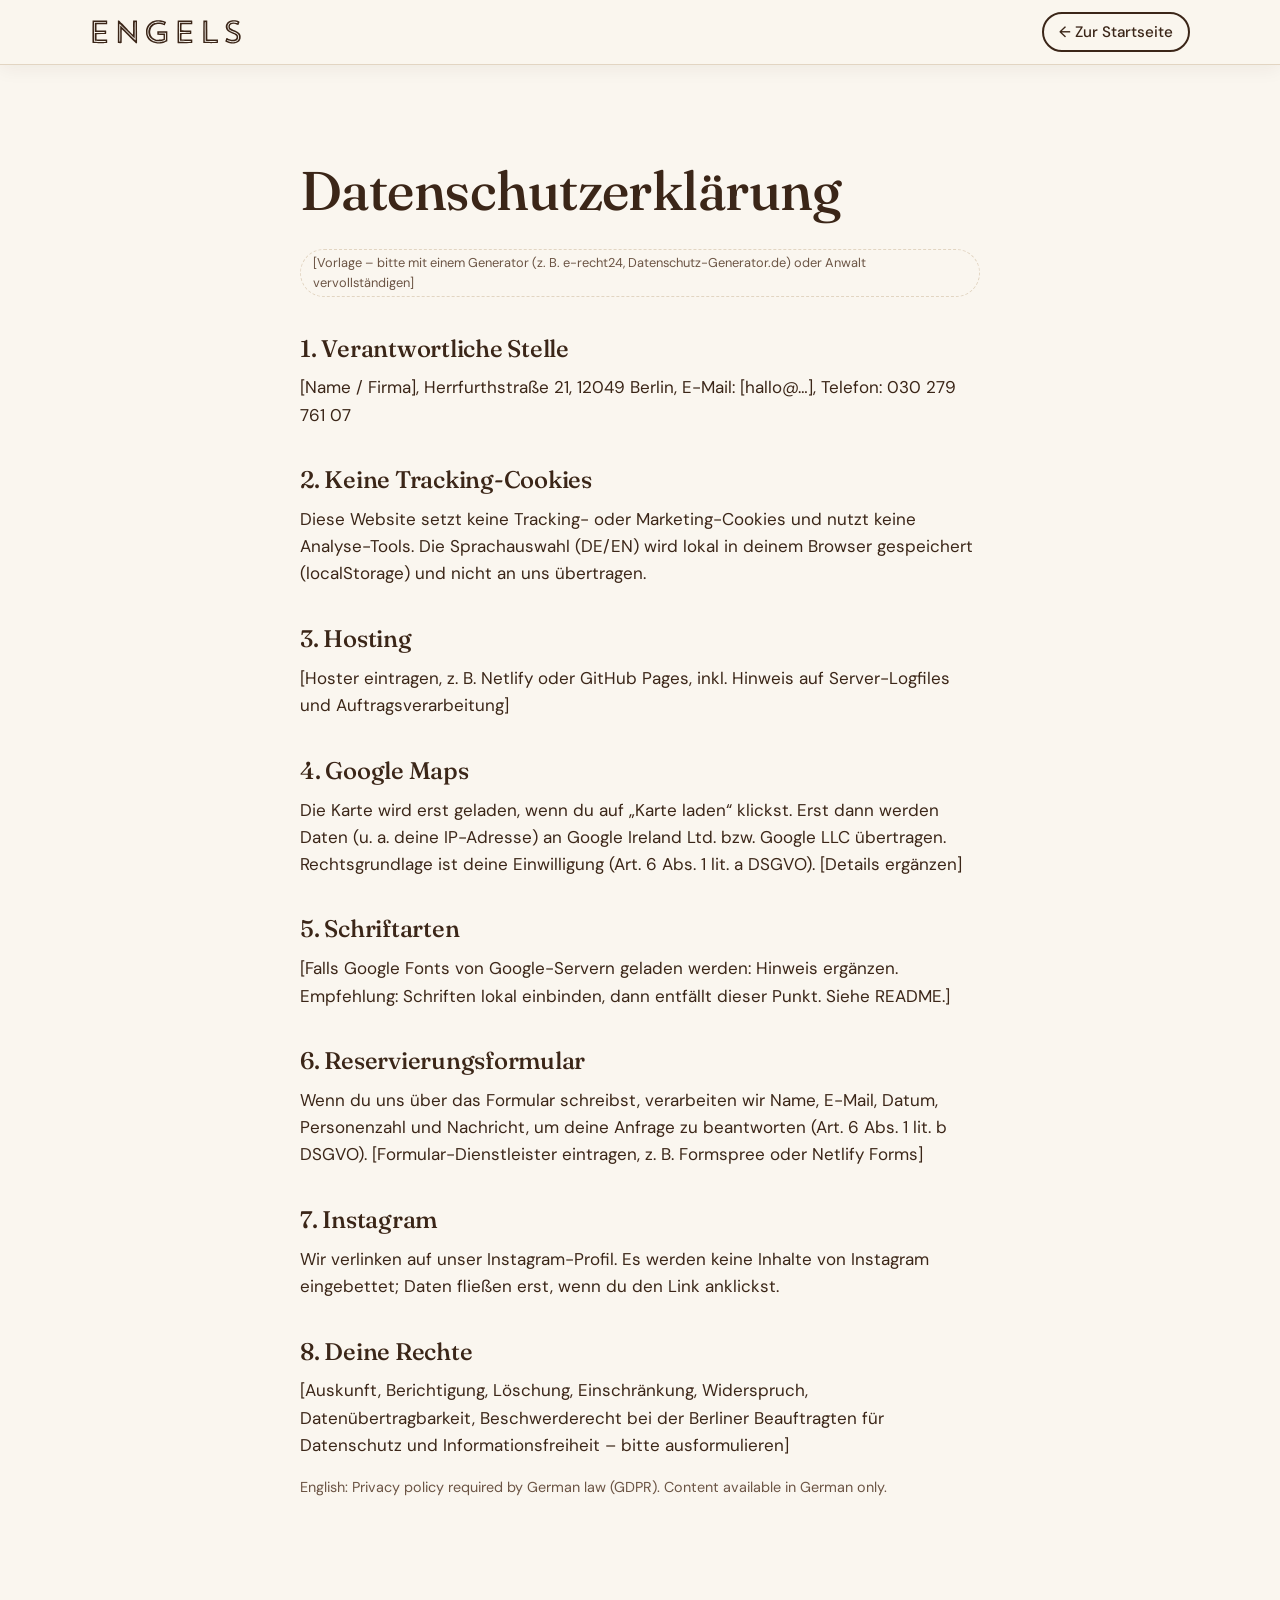
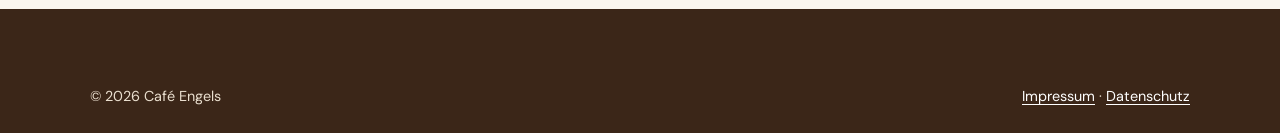
==== datenschutz.html @ 73616550 "Café Engels website: bilingual single-page site Plain HTML/CSS/JS, DE/EN toggle, live open-now badge" ====
<!doctype html>
<html lang="de">
<head>
  <meta charset="utf-8">
  <meta name="viewport" content="width=device-width, initial-scale=1">
  <title>Datenschutz – Café Engels</title>
  <meta name="description" content="Datenschutzerklärung von Café Engels, Berlin-Neukölln.">
  <meta name="robots" content="noindex, follow">
  <link rel="icon" href="favicon.svg" type="image/svg+xml">
  <link rel="preconnect" href="https://fonts.googleapis.com">
  <link rel="preconnect" href="https://fonts.gstatic.com" crossorigin>
  <link rel="stylesheet" href="https://fonts.googleapis.com/css2?family=DM+Sans:opsz,wght@9..40,400;9..40,500;9..40,700&family=Fraunces:ital,opsz,wght@0,9..144,400..700;1,9..144,400&display=swap">
  <link rel="stylesheet" href="styles.css">
</head>
<body>
  <header class="site-header is-scrolled">
    <div class="container header-inner">
      <a class="wordmark wordmark-logo" href="index.html" aria-label="Café Engels – Startseite"><img src="images/logo-engels.svg" width="382" height="70" alt=""></a>
      <a class="btn btn-outline btn-sm" href="index.html">← Zur Startseite</a>
    </div>
  </header>
  <main class="legal">
    <div class="container narrow">
      <h1>Datenschutzerklärung</h1>
      <p class="placeholder-note">[Vorlage – bitte mit einem Generator (z.&nbsp;B. e-recht24, Datenschutz-Generator.de) oder Anwalt vervollständigen]</p>

      <h2>1. Verantwortliche Stelle</h2>
      <p>[Name / Firma], Herrfurthstraße 21, 12049 Berlin, E-Mail: [hallo@…], Telefon: 030 279 761 07</p>

      <h2>2. Keine Tracking-Cookies</h2>
      <p>Diese Website setzt keine Tracking- oder Marketing-Cookies und nutzt keine Analyse-Tools. Die Sprachauswahl (DE/EN) wird lokal in deinem Browser gespeichert (localStorage) und nicht an uns übertragen.</p>

      <h2>3. Hosting</h2>
      <p>[Hoster eintragen, z.&nbsp;B. Netlify oder GitHub Pages, inkl. Hinweis auf Server-Logfiles und Auftragsverarbeitung]</p>

      <h2>4. Google Maps</h2>
      <p>Die Karte wird erst geladen, wenn du auf „Karte laden“ klickst. Erst dann werden Daten (u.&nbsp;a. deine IP-Adresse) an Google Ireland Ltd. bzw. Google LLC übertragen. Rechtsgrundlage ist deine Einwilligung (Art. 6 Abs. 1 lit. a DSGVO). [Details ergänzen]</p>

      <h2>5. Schriftarten</h2>
      <p>[Falls Google Fonts von Google-Servern geladen werden: Hinweis ergänzen. Empfehlung: Schriften lokal einbinden, dann entfällt dieser Punkt. Siehe README.]</p>

      <h2>6. Reservierungsformular</h2>
      <p>Wenn du uns über das Formular schreibst, verarbeiten wir Name, E-Mail, Datum, Personenzahl und Nachricht, um deine Anfrage zu beantworten (Art. 6 Abs. 1 lit. b DSGVO). [Formular-Dienstleister eintragen, z.&nbsp;B. Formspree oder Netlify Forms]</p>

      <h2>7. Instagram</h2>
      <p>Wir verlinken auf unser Instagram-Profil. Es werden keine Inhalte von Instagram eingebettet; Daten fließen erst, wenn du den Link anklickst.</p>

      <h2>8. Deine Rechte</h2>
      <p>[Auskunft, Berichtigung, Löschung, Einschränkung, Widerspruch, Datenübertragbarkeit, Beschwerderecht bei der Berliner Beauftragten für Datenschutz und Informationsfreiheit – bitte ausformulieren]</p>

      <p class="small muted"><span lang="en">English: Privacy policy required by German law (GDPR). Content available in German only.</span></p>
    </div>
  </main>
  <footer class="site-footer">
    <div class="container footer-bottom small">
      <p>© 2026 Café Engels</p>
      <p><a href="impressum.html">Impressum</a> · <a href="datenschutz.html">Datenschutz</a></p>
    </div>
  </footer>
</body>
</html>
---- styles.css ----
/* =========================================================
   Café Engels – styles.css
   Colours and fonts live in the :root tokens below.
   ========================================================= */

:root {
  /* Palette (light only). All text colours pass WCAG AA on --bg / --bg-alt */
  --bg: #FAF6EF;          /* warm off-white */
  --bg-alt: #F3EBDD;      /* slightly darker paper */
  --surface: #FFFDF9;     /* cards */
  --text: #3B2618;        /* deep coffee brown */
  --muted: #6B5444;       /* secondary text */
  --line: #E2D5C2;        /* hairlines */
  --accent: #A64A24;      /* terracotta, 5.3:1 on --bg, 5.8:1 with white text */
  --accent-dark: #86391A;
  --accent-soft: #F4E1D6;
  --open: #2F6B3A;        /* "open now" green */
  --focus: #1F5FBF;

  --font-serif: "Fraunces", Georgia, "Times New Roman", serif;
  --font-sans: "DM Sans", system-ui, -apple-system, "Segoe UI", Roboto, sans-serif;

  --radius: 18px;
  --radius-sm: 10px;
  --shadow: 0 1px 2px rgba(59, 38, 24, .06), 0 8px 24px rgba(59, 38, 24, .08);
  --header-h: 64px;
  --container: 1180px;
  --gutter: clamp(16px, 4vw, 40px);
}

/* ---------- Base ---------- */
*, *::before, *::after { box-sizing: border-box; }

html {
  -webkit-text-size-adjust: 100%;
  scroll-padding-top: calc(var(--header-h) + 12px);
}
@media (prefers-reduced-motion: no-preference) {
  html { scroll-behavior: smooth; }
}

body {
  margin: 0;
  background: var(--bg);
  color: var(--text);
  font-family: var(--font-sans);
  font-size: 1.0625rem;
  line-height: 1.6;
  text-rendering: optimizeLegibility;
  -webkit-font-smoothing: antialiased;
  overflow-x: hidden;
}

img { max-width: 100%; height: auto; display: block; }

h1, h2, h3, .h4 {
  font-family: var(--font-serif);
  font-weight: 600;
  line-height: 1.12;
  letter-spacing: -0.01em;
  margin: 0 0 .5em;
  font-optical-sizing: auto;
}
h1 { font-size: clamp(2.6rem, 8vw, 5.5rem); font-weight: 500; }
h2 { font-size: clamp(2rem, 5vw, 3.25rem); font-weight: 500; }
h3 { font-size: 1.4rem; }
.h4 { font-size: 1.2rem; }
h1 em, h2 em, .wordmark em { font-style: italic; color: var(--accent); }

p { margin: 0 0 1em; }
a { color: var(--accent); text-underline-offset: .18em; }
a:hover { color: var(--accent-dark); }

:focus-visible {
  outline: 3px solid var(--focus);
  outline-offset: 3px;
  border-radius: 4px;
}

/* Language switching: hide whatever language isn't active */
html[lang="de"] [data-lang="en"],
html[lang="en"] [data-lang="de"] { display: none !important; }

.sr-only {
  position: absolute !important; width: 1px; height: 1px; padding: 0; margin: -1px;
  overflow: hidden; clip: rect(0 0 0 0); white-space: nowrap; border: 0;
}

.skip-link {
  position: absolute; left: 12px; top: -60px; z-index: 100;
  background: var(--text); color: var(--bg); padding: .6em 1em; border-radius: var(--radius-sm);
  text-decoration: none; font-weight: 500;
}
.skip-link:focus { top: 12px; color: var(--bg); }

main:focus { outline: none; }

.container { width: 100%; max-width: var(--container); margin: 0 auto; padding: 0 var(--gutter); }
.container.narrow { max-width: 760px; }

.small { font-size: .9rem; }
.muted { color: var(--muted); }
.center { text-align: center; }

.placeholder-note {
  display: inline-block; font-size: .8rem; color: var(--muted);
  border: 1px dashed var(--line); border-radius: 999px; padding: .2em .9em; margin: 0;
}

/* ---------- Buttons ---------- */
.btn {
  display: inline-flex; align-items: center; justify-content: center; gap: .5em;
  min-height: 48px; padding: .7em 1.4em;
  border-radius: 999px; border: 2px solid transparent;
  font: 500 1rem/1.2 var(--font-sans);
  text-decoration: none; cursor: pointer;
  transition: background-color .2s, color .2s, border-color .2s, transform .2s;
}
.btn:active { transform: translateY(1px); }
.btn-primary { background: var(--accent); color: #fff; }
.btn-primary:hover { background: var(--accent-dark); color: #fff; }
.btn-outline { border-color: var(--text); color: var(--text); background: transparent; }
.btn-outline:hover { background: var(--text); color: var(--bg); }
.btn-ghost { border-color: rgba(255,255,255,.85); color: #fff; background: rgba(255,255,255,.08); }
.btn-ghost:hover { background: #fff; color: var(--text); }
.btn-sm { min-height: 40px; padding: .45em 1em; font-size: .95rem; }

.icon-btn {
  display: inline-grid; place-items: center;
  width: 44px; height: 44px; border-radius: 999px;
  border: 1.5px solid var(--line); background: var(--surface); color: var(--text);
  cursor: pointer; text-decoration: none;
}
.icon-btn:hover { border-color: var(--text); color: var(--text); }

.text-link { font-weight: 500; }

/* ---------- Header ---------- */
.site-header {
  position: sticky; top: 0; z-index: 50;
  background: rgba(250, 246, 239, .94);
  -webkit-backdrop-filter: saturate(1.4) blur(10px);
  backdrop-filter: saturate(1.4) blur(10px);
  border-bottom: 1px solid transparent;
  transition: border-color .2s, box-shadow .2s;
}
.site-header.is-scrolled { border-color: var(--line); box-shadow: 0 4px 18px rgba(59,38,24,.06); }

.header-inner { display: flex; align-items: center; gap: 12px; min-height: var(--header-h); }

.wordmark {
  font-family: var(--font-serif); font-size: 1.45rem; font-weight: 600;
  color: var(--text); text-decoration: none; white-space: nowrap; margin-right: auto; letter-spacing: -.01em;
}
.wordmark:hover { color: var(--text); }
.wordmark-logo { display: inline-flex; align-items: center; padding: 6px 0; }
.wordmark-logo img { height: 24px; width: auto; }
@media (min-width: 900px) { .wordmark-logo img { height: 28px; } }
.footer-logo { margin: 0 0 .6em; }
.footer-logo img { width: 190px; height: auto; }

.header-actions { display: flex; align-items: center; gap: 8px; }

.lang-toggle {
  display: inline-flex; border: 1.5px solid var(--line); border-radius: 999px; padding: 2px; background: var(--surface);
}
.lang-toggle button {
  font: 500 .85rem/1 var(--font-sans); color: var(--muted);
  background: none; border: 0; border-radius: 999px; padding: .55em .7em; min-width: 38px; min-height: 36px; cursor: pointer;
}
.lang-toggle button[aria-pressed="true"] { background: var(--text); color: var(--bg); }

/* Mobile nav: a panel under the header */
.main-nav {
  position: absolute; top: 100%; left: 0; right: 0;
  background: var(--bg); border-bottom: 1px solid var(--line);
  box-shadow: 0 14px 30px rgba(59,38,24,.1);
  display: none;
}
.main-nav.is-open { display: block; }
.main-nav ul { list-style: none; margin: 0; padding: 8px var(--gutter) 16px; }
.main-nav a {
  display: block; padding: .8em 0; border-bottom: 1px solid var(--line);
  font-family: var(--font-serif); font-size: 1.35rem; color: var(--text); text-decoration: none;
}
.main-nav li:last-child a { border-bottom: 0; }

/* Very small phones: icon-only directions button */
@media (max-width: 379px) {
  .directions-label { position: absolute; width: 1px; height: 1px; overflow: hidden; clip: rect(0 0 0 0); }
  .directions-btn { padding: 0; width: 44px; min-height: 44px; }
  .wordmark { font-size: 1.15rem; }
  .header-inner { gap: 6px; }
  .header-actions { gap: 5px; }
  .icon-btn { width: 40px; height: 40px; }
  .directions-btn { width: 40px; min-height: 40px; }
  /* Only show the language you can switch to */
  .header-actions .lang-toggle button[aria-pressed="true"] { display: none; }
  .header-actions .lang-toggle button { min-width: 34px; padding: .55em .4em; }
}

@media (min-width: 900px) {
  .mobile-only, .nav-toggle { display: none; }
  .main-nav {
    position: static; display: block; background: none; border: 0; box-shadow: none; margin-right: 8px;
  }
  .main-nav ul { display: flex; gap: 4px; padding: 0; }
  .main-nav a {
    border: 0; padding: .5em .8em; border-radius: 999px;
    font-family: var(--font-sans); font-size: 1rem; font-weight: 500;
  }
  .main-nav a:hover { background: var(--bg-alt); }
  .wordmark { margin-right: auto; }
}

/* ---------- Hero ---------- */
.hero {
  position: relative; isolation: isolate;
  min-height: min(88vh, 760px);
  display: flex; align-items: flex-end;
  color: #fff;
  overflow: hidden;
}
.hero-img {
  position: absolute; inset: 0; width: 100%; height: 100%; object-fit: cover; z-index: -2;
}
.hero-overlay {
  position: absolute; inset: 0; z-index: -1;
  background: linear-gradient(180deg, rgba(30,18,10,.15) 0%, rgba(30,18,10,.45) 45%, rgba(30,18,10,.82) 100%);
}
.hero-content { padding-top: 120px; padding-bottom: clamp(40px, 9vh, 96px); }
.hero h1 { margin-bottom: .3em; max-width: 12ch; }
.hero h1 em { color: #F2B796; }
.hero-sub { font-size: clamp(1.1rem, 2.4vw, 1.35rem); max-width: 36ch; margin-bottom: 1.6em; color: #F5ECE1; }
.hero-ctas { display: flex; flex-wrap: wrap; gap: 12px; }

/* ---------- Open / closed badge ---------- */
.status-badge {
  display: inline-flex; align-items: center; gap: .55em;
  padding: .45em 1em .45em .8em; margin: 0 0 1.4em;
  border-radius: 999px; font-size: .95rem; font-weight: 500;
  background: rgba(255,255,255,.14); color: #fff;
  border: 1px solid rgba(255,255,255,.35);
  -webkit-backdrop-filter: blur(6px); backdrop-filter: blur(6px);
}
.status-badge-light { background: var(--surface); color: var(--text); border-color: var(--line); margin-bottom: 1.2em; }
.status-dot { width: 10px; height: 10px; border-radius: 50%; background: #c9b8a6; flex: none; }
.is-open .status-dot { background: #4CC36A; box-shadow: 0 0 0 0 rgba(76,195,106,.6); }
.status-badge-light.is-open .status-dot { background: var(--open); }
.is-closed .status-dot { background: #E37B52; }
.status-badge-light.is-closed .status-dot { background: var(--accent); }
@media (prefers-reduced-motion: no-preference) {
  .is-open .status-dot { animation: pulse 2.2s infinite; }
}
@keyframes pulse {
  0% { box-shadow: 0 0 0 0 rgba(76,195,106,.55); }
  70% { box-shadow: 0 0 0 10px rgba(76,195,106,0); }
  100% { box-shadow: 0 0 0 0 rgba(76,195,106,0); }
}

/* ---------- Sections ---------- */
.section { padding: clamp(64px, 11vw, 128px) 0; }
.section-alt {
  background: var(--bg-alt);
}
.section-head { text-align: center; max-width: 680px; margin: 0 auto clamp(32px, 5vw, 56px); }
.section-lead { color: var(--muted); font-size: 1.1rem; }

.eyebrow {
  display: inline-flex; align-items: center; gap: .8em;
  font-size: .8rem; font-weight: 700; letter-spacing: .16em; text-transform: uppercase;
  color: var(--accent); margin-bottom: 1em;
}
.eyebrow::before, .eyebrow::after { content: ""; width: 24px; height: 1px; background: currentColor; opacity: .6; }
.about-text .eyebrow::before { display: none; }

/* ---------- About ---------- */
.about-grid { display: grid; gap: clamp(32px, 6vw, 80px); align-items: center; }
@media (min-width: 860px) { .about-grid { grid-template-columns: 1.1fr .9fr; } }
.about-text p { font-size: 1.1rem; }
.about-text > p:first-of-type::first-letter {
  font-family: var(--font-serif); float: left; font-size: 3.6em; line-height: .85; padding: .06em .1em 0 0; color: var(--accent);
}
.about-facts {
  list-style: none; padding: 1.4em 0 0; margin: 1.6em 0 0; border-top: 1px solid var(--line);
  display: grid; grid-template-columns: repeat(auto-fit, minmax(120px, 1fr)); gap: 16px;
}
.about-facts li { color: var(--muted); font-size: .95rem; line-height: 1.35; }
.about-facts strong { display: block; font-family: var(--font-serif); font-size: 1.8rem; font-weight: 500; color: var(--text); }

.about-photo { position: relative; margin: 0; }
.about-photo img { border-radius: var(--radius); box-shadow: var(--shadow); width: 100%; }
.stamp {
  position: absolute; left: -14px; bottom: 28px;
  width: 104px; height: 104px; border-radius: 50%;
  display: grid; place-items: center; text-align: center;
  background: var(--accent); color: #fff;
  font-family: var(--font-serif); font-style: italic; font-size: 1.05rem; line-height: 1.1;
  transform: rotate(-10deg);
  box-shadow: 0 0 0 5px var(--bg), 0 0 0 6px var(--accent);
}

/* ---------- Menu ---------- */
.menu-tabs {
  display: flex; gap: 8px; overflow-x: auto; padding: 4px 4px 12px; margin: 0 -4px 20px;
  scrollbar-width: none; -webkit-overflow-scrolling: touch;
}
.menu-tabs::-webkit-scrollbar { display: none; }
@media (min-width: 760px) { .menu-tabs { justify-content: center; flex-wrap: wrap; } }

.menu-tab {
  flex: none; min-height: 44px; padding: .55em 1.2em; border-radius: 999px;
  border: 1.5px solid var(--line); background: var(--surface); color: var(--text);
  font: 500 1rem/1.2 var(--font-sans); cursor: pointer; white-space: nowrap;
}
.menu-tab:hover { border-color: var(--text); }
.menu-tab[aria-selected="true"] { background: var(--text); border-color: var(--text); color: var(--bg); }

.menu-panel {
  background: var(--surface); border-radius: var(--radius); box-shadow: var(--shadow);
  padding: clamp(20px, 4vw, 44px);
}
.menu-panel[hidden] { display: none; }
.menu-panel:focus-visible { outline-offset: 4px; }
.menu-list { list-style: none; margin: 0; padding: 0; display: grid; gap: 0 48px; }
@media (min-width: 860px) { .menu-list { grid-template-columns: 1fr 1fr; } }
.menu-item { padding: 18px 0; border-bottom: 1px dashed var(--line); }
.menu-item-head { display: flex; align-items: baseline; gap: 10px; }
.menu-item-name { font-family: var(--font-serif); font-size: 1.2rem; font-weight: 600; margin: 0; }
.menu-item-dots { flex: 1; border-bottom: 2px dotted var(--line); transform: translateY(-4px); min-width: 16px; }
.menu-item-price { font-weight: 700; white-space: nowrap; font-variant-numeric: tabular-nums; }
.menu-item-desc { color: var(--muted); margin: .3em 0 .4em; font-size: .98rem; }
.menu-item-diets { display: flex; gap: 6px; }

.diet {
  display: inline-grid; place-items: center; min-width: 28px; height: 22px; padding: 0 6px;
  border-radius: 6px; font-size: .72rem; font-weight: 700; letter-spacing: .04em;
}
.diet-vegan { background: #E1ECD9; color: #24502D; }
.diet-veg { background: #EEF0D5; color: #4A4D12; }
.diet-gf { background: #F6E3C8; color: #6E4310; }

.diet-legend {
  list-style: none; padding: 0; margin: 28px 0 8px;
  display: flex; flex-wrap: wrap; justify-content: center; gap: 10px 24px;
  font-size: .9rem; color: var(--muted);
}
.diet-legend li { display: inline-flex; align-items: center; gap: 8px; }

/* ---------- Gallery (masonry via CSS columns) ---------- */
.gallery { list-style: none; margin: 0; padding: 0; columns: 2 160px; column-gap: 12px; }
@media (min-width: 700px) { .gallery { columns: 3; column-gap: 16px; } }
@media (min-width: 1100px) { .gallery { columns: 4; } }
.gallery li { break-inside: avoid; margin-bottom: 12px; }
@media (min-width: 700px) { .gallery li { margin-bottom: 16px; } }
.gallery-link { display: block; border-radius: var(--radius-sm); overflow: hidden; position: relative; }
.gallery-link img { width: 100%; transition: transform .5s ease; }
.gallery-link::after {
  content: ""; position: absolute; inset: 0; background: rgba(59,38,24,0); transition: background .3s;
}
.gallery-link:hover img { transform: scale(1.04); }
.gallery-link:hover::after { background: rgba(59,38,24,.12); }

/* Lightbox */
.lightbox {
  border: 0; padding: 0; margin: auto; background: transparent; color: #fff;
  width: 100vw; height: 100vh; max-width: 100vw; max-height: 100vh;
  display: none; align-items: center; justify-content: center;
}
.lightbox[open] { display: flex; }
.lightbox::backdrop { background: rgba(20, 12, 6, .92); }
.lightbox figure { margin: 0; max-width: min(92vw, 1200px); text-align: center; }
.lightbox img { max-width: 100%; max-height: 80vh; width: auto; margin: 0 auto; border-radius: var(--radius-sm); }
.lightbox figcaption { margin-top: 12px; font-size: .95rem; color: #E9DCCB; padding: 0 56px; }
.lightbox-close, .lightbox-nav {
  position: absolute; display: grid; place-items: center;
  width: 48px; height: 48px; border-radius: 50%;
  background: rgba(255,255,255,.12); color: #fff; border: 1px solid rgba(255,255,255,.3);
  font-size: 1.8rem; line-height: 1; cursor: pointer;
}
.lightbox-close:hover, .lightbox-nav:hover { background: rgba(255,255,255,.25); }
.lightbox-close { top: 16px; right: 16px; }
.lightbox-nav { top: 50%; transform: translateY(-50%); }
.lightbox-nav[hidden] { display: none; }
.lightbox-prev { left: 12px; }
.lightbox-next { right: 12px; }
.lightbox :focus-visible { outline-color: #fff; }

/* ---------- Reviews ---------- */
.reviews { display: grid; gap: 20px; margin-bottom: 28px; }
@media (min-width: 820px) { .reviews { grid-template-columns: repeat(3, 1fr); } }
.review-card {
  margin: 0; background: var(--surface); border-radius: var(--radius); padding: 28px; box-shadow: var(--shadow);
  display: flex; flex-direction: column;
}
.stars { color: var(--accent); letter-spacing: .15em; margin-bottom: 10px; }
.review-card blockquote { margin: 0 0 1em; flex: 1; }
.review-card blockquote p { font-family: var(--font-serif); font-size: 1.2rem; line-height: 1.45; margin: 0; }
.review-card figcaption { color: var(--muted); font-size: .92rem; }

.rating-summary {
  display: flex; align-items: center; justify-content: center; gap: 18px; margin: 0 auto 28px;
}
.rating-score { font-family: var(--font-serif); font-size: clamp(3.6rem, 10vw, 5rem); font-weight: 500; line-height: 1; margin: 0; }
.rating-stars {
  position: relative; display: inline-block; font-size: 1.6rem; letter-spacing: .12em; line-height: 1;
  color: #D9C9B4;
}
.rating-stars::before { content: "★★★★★"; }
.rating-stars-fill { position: absolute; inset: 0 auto 0 0; overflow: hidden; white-space: nowrap; color: var(--accent); }
.rating-stars-fill::before { content: "★★★★★"; }
.rating-count { margin: 6px 0 0; color: var(--muted); }
.reviews-intro { margin-bottom: 20px; }
.topic-card { text-align: center; align-items: center; }
.topic-icon { font-size: 2rem; margin: 0 0 .2em; }
.topic-card h3 { margin-bottom: .2em; }
.topic-count { font-size: .8rem; font-weight: 700; letter-spacing: .08em; text-transform: uppercase; color: var(--accent); margin-bottom: .8em; }
.topic-card p:last-child { color: var(--muted); margin: 0; }

/* ---------- Events (ticket style) ---------- */
.events { display: grid; gap: 20px; margin-bottom: 24px; }
@media (min-width: 820px) { .events { grid-template-columns: repeat(3, 1fr); } }
.event-card {
  position: relative; background: var(--surface); border: 1.5px solid var(--line); border-radius: var(--radius);
  padding: 26px 26px 22px;
}
.event-card::before, .event-card::after {
  content: ""; position: absolute; top: 58px; width: 22px; height: 22px; border-radius: 50%;
  background: var(--bg); border: 1.5px solid var(--line);
}
.event-card::before { left: -12px; clip-path: inset(0 0 0 50%); }
.event-card::after { right: -12px; clip-path: inset(0 50% 0 0); }
.event-when {
  font-size: .8rem; font-weight: 700; letter-spacing: .1em; text-transform: uppercase; color: var(--accent);
  padding-bottom: 14px; margin-bottom: 16px; border-bottom: 1.5px dashed var(--line);
}
.event-card p:last-child { margin: 0; color: var(--muted); }

/* Event cards with the real posters */
@media (min-width: 1000px) {
  .events-posters { grid-template-columns: repeat(3, 1fr); }
  .events-posters .event-card-poster { grid-template-columns: 1fr; align-items: start; }
  .events-posters .event-poster { max-width: 260px; margin: 0 auto 4px; }
}
.event-dates { color: var(--muted); margin: .6em 0 .3em; }
.event-card-poster {
  display: grid; grid-template-columns: minmax(110px, 40%) 1fr; gap: 20px; align-items: center; padding: 18px;
}
.event-card-poster::before, .event-card-poster::after { display: none; }
.event-poster { display: block; border-radius: var(--radius-sm); overflow: hidden; box-shadow: var(--shadow); transform: rotate(-1.5deg); transition: transform .3s; }
.event-card-poster:nth-child(even) .event-poster { transform: rotate(1.5deg); }
.event-poster:hover, .event-card-poster:nth-child(even) .event-poster:hover { transform: rotate(0) scale(1.02); }
.event-poster img { width: 100%; }
.event-body h3 { font-size: 1.3rem; }
@media (max-width: 420px) {
  .event-card-poster { grid-template-columns: 1fr; }
  .event-poster { max-width: 240px; margin: 0 auto; }
}

/* ---------- Visit ---------- */
.visit-grid { display: grid; gap: clamp(28px, 5vw, 56px); margin-bottom: clamp(28px, 5vw, 48px); }
@media (min-width: 900px) { .visit-grid { grid-template-columns: .9fr 1.1fr; align-items: start; } }

.visit-address { font-style: normal; font-size: 1.2rem; line-height: 1.5; margin-bottom: 1.1em; }
.visit-address strong { font-family: var(--font-serif); font-size: 1.5rem; font-weight: 600; }
.visit-buttons { display: flex; flex-wrap: wrap; gap: 10px; margin-bottom: 1.6em; }

.contact-list { margin: 0 0 2em; display: grid; gap: 8px; }
.contact-list div { display: grid; grid-template-columns: 90px 1fr; gap: 12px; }
.contact-list dt { color: var(--muted); }
.contact-list dd { margin: 0; overflow-wrap: anywhere; }

.hours { width: 100%; border-collapse: collapse; font-variant-numeric: tabular-nums; }
.hours th, .hours td { text-align: left; padding: .6em .8em; border-bottom: 1px solid var(--line); font-weight: 400; }
.hours td { text-align: right; }
.hours tr.is-today { background: var(--accent-soft); font-weight: 700; }
.hours tr.is-today th, .hours tr.is-today td { font-weight: 700; }
.hours tr.is-today th { border-radius: 8px 0 0 8px; }
.hours tr.is-today td { border-radius: 0 8px 8px 0; }
.today-tag {
  display: inline-block; margin-left: .5em; padding: .1em .55em; border-radius: 999px;
  background: var(--accent); color: #fff; font-size: .72rem; font-weight: 700; letter-spacing: .05em; vertical-align: middle;
}
.hours .closed { color: var(--muted); }

.map-consent {
  position: relative; border-radius: var(--radius); overflow: hidden;
  height: 380px;
  background:
    repeating-linear-gradient(45deg, transparent 0 22px, rgba(59,38,24,.035) 22px 44px),
    var(--surface);
  border: 1.5px solid var(--line);
  display: grid; place-items: center; text-align: center;
}
@media (min-width: 900px) { .map-consent { height: auto; aspect-ratio: 4 / 3; } }
.visit-grid > *, .about-grid > * { min-width: 0; }
.map-consent-inner { padding: 28px; max-width: 420px; display: grid; justify-items: center; gap: 14px; }
.map-consent-inner svg { color: var(--accent); }
.map-consent-inner p { margin: 0; color: var(--muted); font-size: .95rem; }
.exterior-photo { margin: 20px 0 0; }
.exterior-photo img { width: 100%; border-radius: var(--radius); box-shadow: var(--shadow); }
.exterior-photo figcaption { margin-top: 10px; font-size: .92rem; color: var(--muted); }
.cash-only {
  display: inline-block; margin: 0 0 .8em; padding: .3em .9em; border-radius: 999px;
  background: var(--accent-soft); color: var(--accent-dark);
  font-family: var(--font-serif); font-size: 1.25rem; font-weight: 600;
}
.map-consent iframe { position: absolute; inset: 0; width: 100%; height: 100%; border: 0; }

.info-cards { display: grid; gap: 20px; }
@media (min-width: 820px) { .info-cards { grid-template-columns: repeat(3, 1fr); } }
.info-card { background: var(--surface); border-radius: var(--radius); padding: 26px; box-shadow: var(--shadow); }
.info-card ul { list-style: none; margin: 0 0 1em; padding: 0; display: grid; gap: .55em; }
.info-card p:last-child { margin: 0; }
.line {
  display: inline-grid; place-items: center; min-width: 30px; height: 22px; padding: 0 5px; margin-right: 2px;
  border-radius: 4px; color: #fff; font-size: .78rem; font-weight: 700;
}
.line-u { background: #1F5FA8; }      /* U-Bahn blue */
.line-s { background: #2E7D32; border-radius: 50%; min-width: 22px; } /* S-Bahn green */
.line-bus { background: #8E2C6E; }    /* Bus purple */
.check-list li { position: relative; padding-left: 1.6em; }
.check-list li::before {
  content: ""; position: absolute; left: 0; top: .45em; width: .9em; height: .5em;
  border-left: 2px solid var(--accent); border-bottom: 2px solid var(--accent); transform: rotate(-45deg);
}

/* ---------- Reservation form ---------- */
.reserve-form, .form-success {
  background: var(--surface); border-radius: var(--radius); box-shadow: var(--shadow); padding: clamp(22px, 5vw, 44px);
}
.form-row { display: grid; gap: 0 20px; }
@media (min-width: 600px) { .form-row { grid-template-columns: 1fr 1fr; } }
.field { margin-bottom: 14px; }
.field label { display: block; font-weight: 500; margin-bottom: 6px; }
.field input, .field textarea {
  width: 100%; min-height: 48px; padding: .7em .9em;
  font: inherit; color: var(--text); background: var(--bg);
  border: 1.5px solid #CDBBA4; border-radius: var(--radius-sm);
  transition: border-color .2s, box-shadow .2s;
}
.field textarea { resize: vertical; min-height: 110px; }
.field input:focus, .field textarea:focus {
  outline: none; border-color: var(--accent); box-shadow: 0 0 0 3px rgba(166,74,36,.22);
}
.field input[aria-invalid="true"], .field textarea[aria-invalid="true"] { border-color: #B3261E; }
.field-error { color: #B3261E; font-size: .88rem; margin: 6px 0 0; min-height: 0; }
.field-error:empty { display: none; }
.form-error-summary {
  background: #FBE9E7; color: #8C1D18; border-radius: var(--radius-sm); padding: .8em 1em; margin-bottom: 18px; font-weight: 500;
}
.reserve-form .btn[disabled] { opacity: .65; cursor: progress; }
.hp { position: absolute; left: -9999px; width: 1px; height: 1px; overflow: hidden; }

.form-success { text-align: center; }
.form-success:focus { outline: none; }
.success-icon { font-size: 2.6rem; margin: 0 0 .2em; }

/* ---------- Footer ---------- */
.site-footer { background: var(--text); color: #EADFCF; padding: 56px 0 24px; }
.site-footer a { color: #fff; }
.site-footer a:hover { color: #F2B796; }
.site-footer :focus-visible { outline-color: #9CC2FF; }
.footer-grid { display: grid; gap: 28px; align-items: start; padding-bottom: 28px; border-bottom: 1px solid rgba(234,223,207,.18); }
@media (min-width: 820px) { .footer-grid { grid-template-columns: 1fr 1fr auto; } }
.wordmark-footer { color: #fff; margin: 0 0 .3em; }
.wordmark-footer em { color: #F2B796; }
.footer-links { list-style: none; margin: 0; padding: 0; display: grid; gap: .5em; }
.lang-toggle-footer { background: transparent; border-color: rgba(234,223,207,.3); }
.lang-toggle-footer button { color: #EADFCF; padding: .55em 1em; }
.lang-toggle-footer button[aria-pressed="true"] { background: #EADFCF; color: var(--text); }
.footer-bottom { display: flex; flex-wrap: wrap; justify-content: space-between; gap: 8px 24px; padding-top: 20px; }
.footer-bottom p { margin: 0; }

/* ---------- Legal pages ---------- */
.legal { padding: clamp(40px, 8vw, 96px) 0; }
.legal h1 { font-size: clamp(2.2rem, 6vw, 3.4rem); }
.legal h2 { font-size: 1.5rem; margin-top: 1.6em; }

/* ---------- Scroll reveal (only when JS is on and motion is OK) ---------- */
@media (prefers-reduced-motion: no-preference) {
  .js .reveal { opacity: 0; transform: translateY(18px); transition: opacity .7s ease, transform .7s ease; }
  .js .reveal.is-visible { opacity: 1; transform: none; }
}

@media (prefers-reduced-motion: reduce) {
  *, *::before, *::after { transition-duration: .01ms !important; animation-duration: .01ms !important; animation-iteration-count: 1 !important; }
}

@media print {
  .site-header, .hero-ctas, .visit-map, #reserve, .lightbox { display: none !important; }
  body { background: #fff; }
}
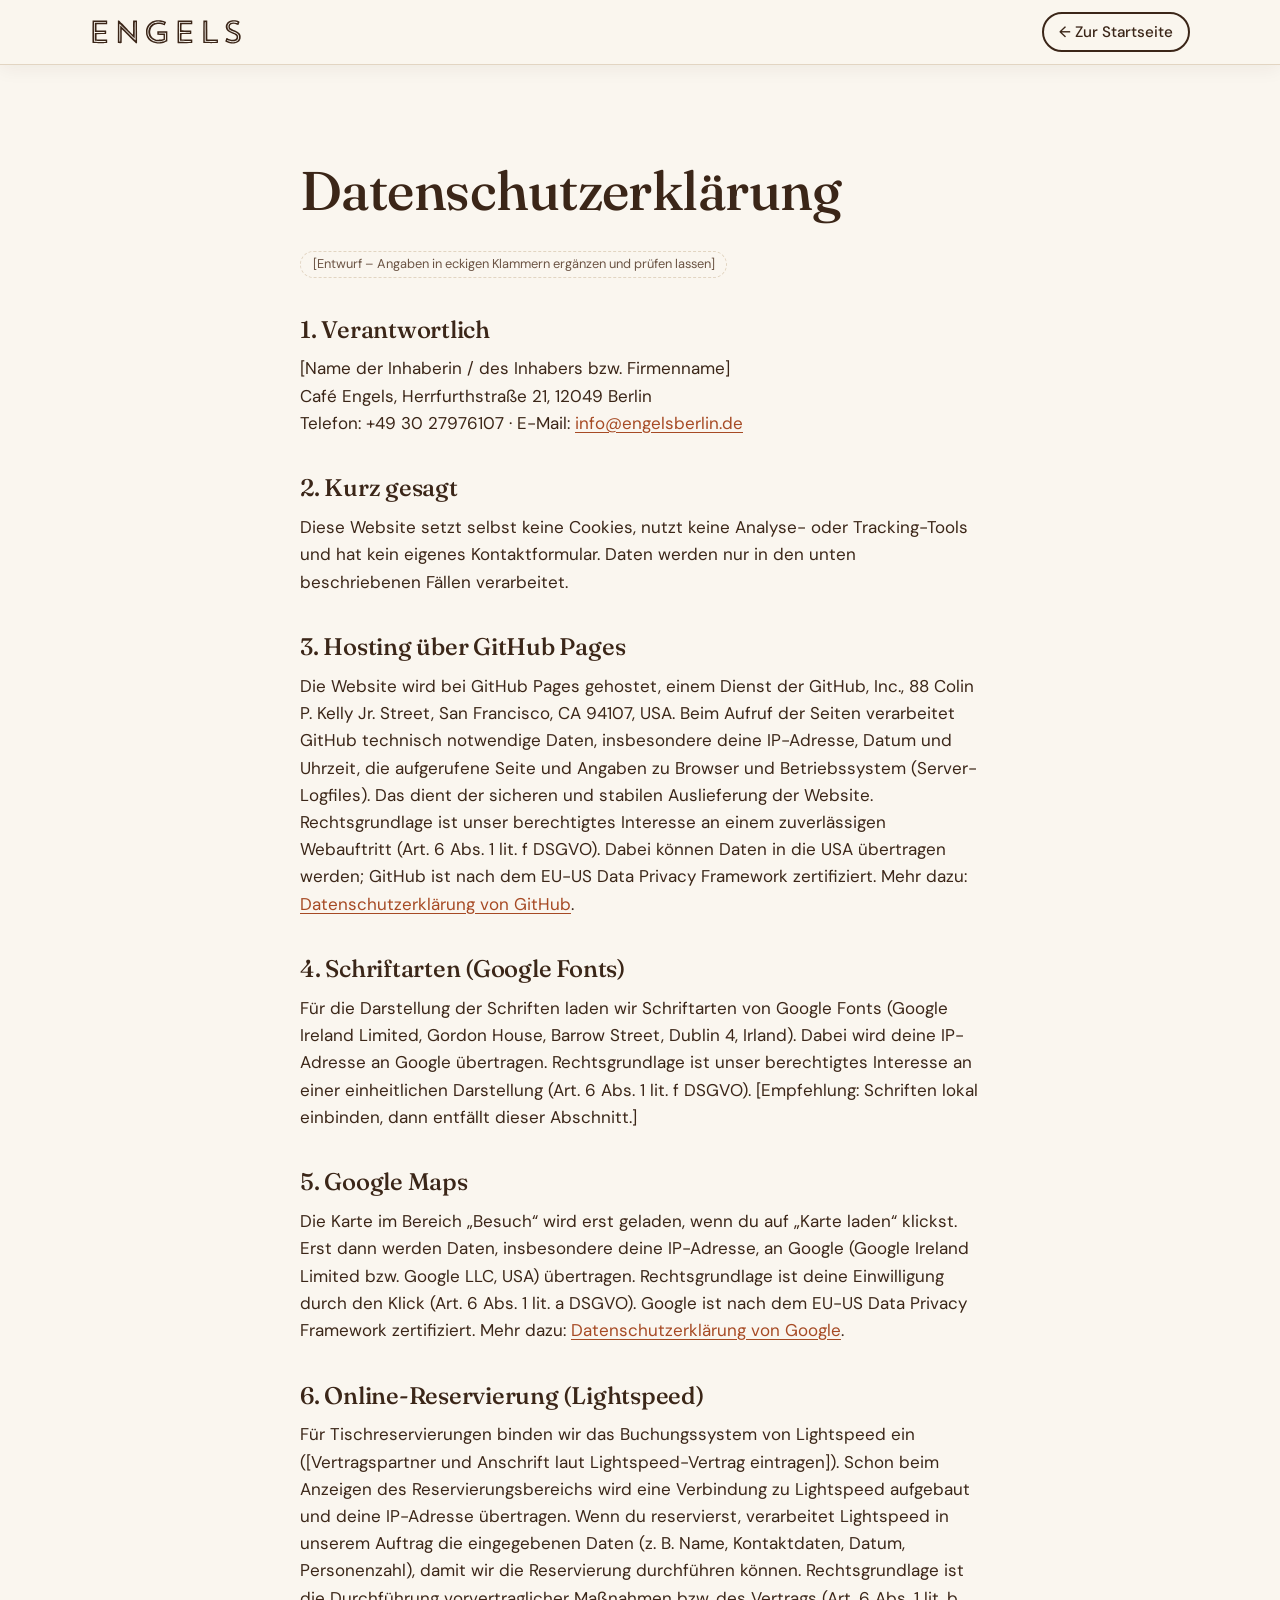
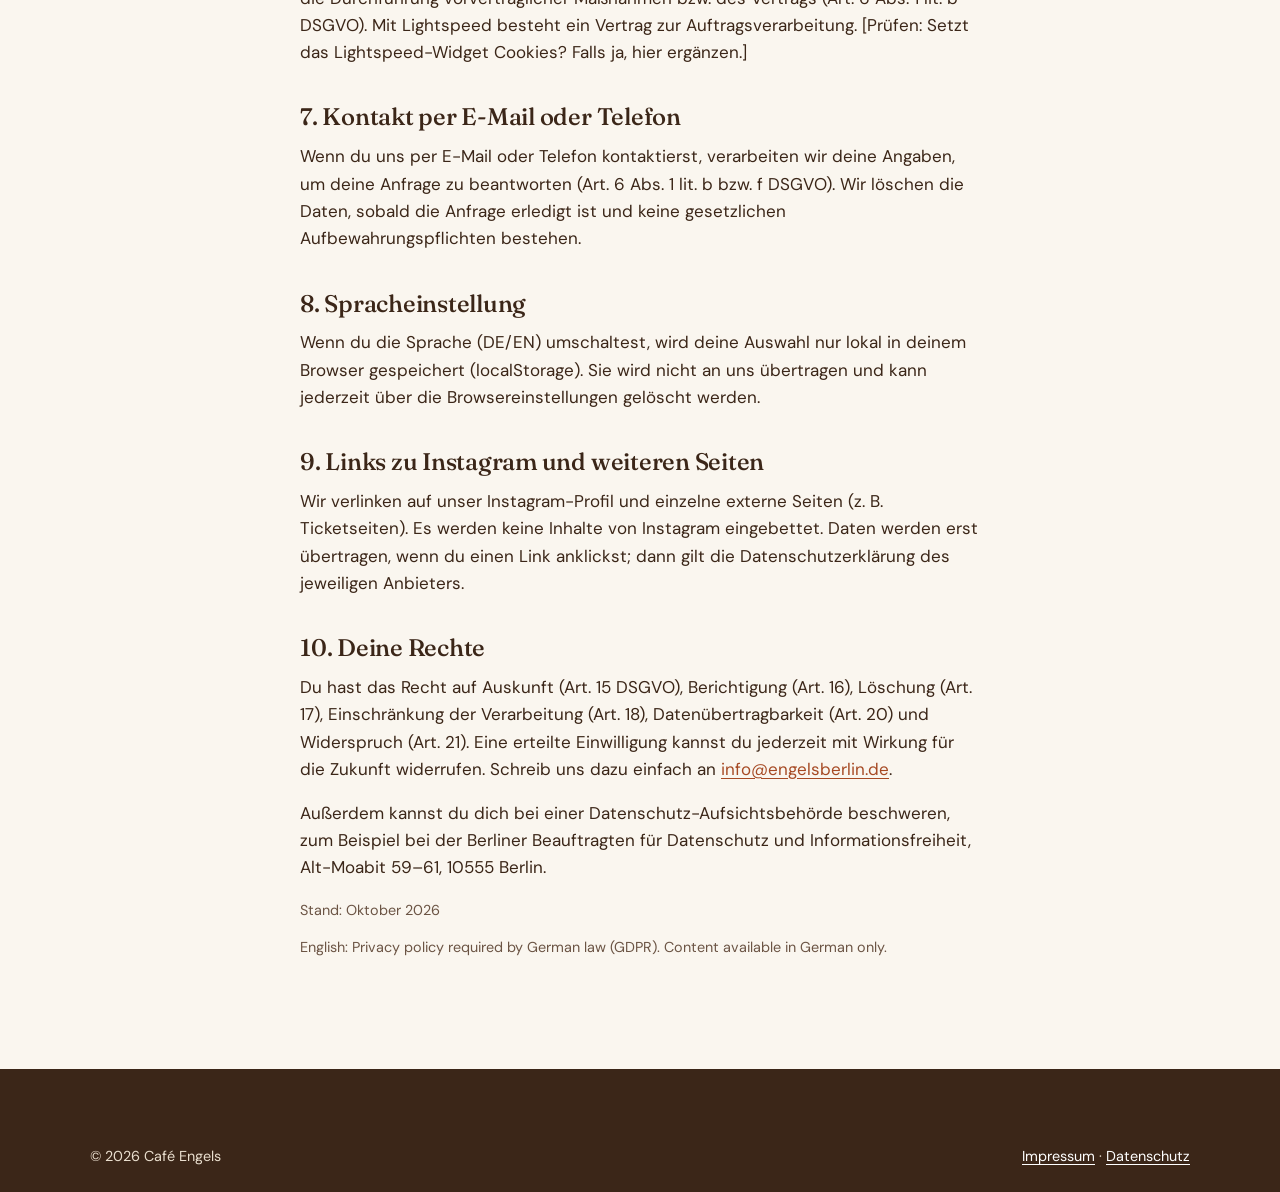
==== commit 8ffbefc4: "Lightspeed-Reservierung, Kontakt-Pop-ups, neue Öffnungszeiten, Rechtstexte - Reservierung: Lightspee" ====
--- a/datenschutz.html
+++ b/datenschutz.html
@@ -22,32 +22,44 @@
   <main class="legal">
     <div class="container narrow">
       <h1>Datenschutzerklärung</h1>
-      <p class="placeholder-note">[Vorlage – bitte mit einem Generator (z.&nbsp;B. e-recht24, Datenschutz-Generator.de) oder Anwalt vervollständigen]</p>
+      <p class="placeholder-note">[Entwurf – Angaben in eckigen Klammern ergänzen und prüfen lassen]</p>
 
-      <h2>1. Verantwortliche Stelle</h2>
-      <p>[Name / Firma], Herrfurthstraße 21, 12049 Berlin, E-Mail: [hallo@…], Telefon: 030 279 761 07</p>
+      <h2>1. Verantwortlich</h2>
+      <p>
+        [Name der Inhaberin / des Inhabers bzw. Firmenname]<br>
+        Café Engels, Herrfurthstraße 21, 12049 Berlin<br>
+        Telefon: +49 30 27976107 · E-Mail: <a href="mailto:info@engelsberlin.de">info@engelsberlin.de</a>
+      </p>
 
-      <h2>2. Keine Tracking-Cookies</h2>
-      <p>Diese Website setzt keine Tracking- oder Marketing-Cookies und nutzt keine Analyse-Tools. Die Sprachauswahl (DE/EN) wird lokal in deinem Browser gespeichert (localStorage) und nicht an uns übertragen.</p>
+      <h2>2. Kurz gesagt</h2>
+      <p>Diese Website setzt selbst keine Cookies, nutzt keine Analyse- oder Tracking-Tools und hat kein eigenes Kontaktformular. Daten werden nur in den unten beschriebenen Fällen verarbeitet.</p>
 
-      <h2>3. Hosting</h2>
-      <p>[Hoster eintragen, z.&nbsp;B. Netlify oder GitHub Pages, inkl. Hinweis auf Server-Logfiles und Auftragsverarbeitung]</p>
+      <h2>3. Hosting über GitHub Pages</h2>
+      <p>Die Website wird bei GitHub Pages gehostet, einem Dienst der GitHub, Inc., 88 Colin P. Kelly Jr. Street, San Francisco, CA 94107, USA. Beim Aufruf der Seiten verarbeitet GitHub technisch notwendige Daten, insbesondere deine IP-Adresse, Datum und Uhrzeit, die aufgerufene Seite und Angaben zu Browser und Betriebssystem (Server-Logfiles). Das dient der sicheren und stabilen Auslieferung der Website. Rechtsgrundlage ist unser berechtigtes Interesse an einem zuverlässigen Webauftritt (Art. 6 Abs. 1 lit. f DSGVO). Dabei können Daten in die USA übertragen werden; GitHub ist nach dem EU-US Data Privacy Framework zertifiziert. Mehr dazu: <a href="https://docs.github.com/de/site-policy/privacy-policies/github-general-privacy-statement" target="_blank" rel="noopener">Datenschutzerklärung von GitHub</a>.</p>
 
-      <h2>4. Google Maps</h2>
-      <p>Die Karte wird erst geladen, wenn du auf „Karte laden“ klickst. Erst dann werden Daten (u.&nbsp;a. deine IP-Adresse) an Google Ireland Ltd. bzw. Google LLC übertragen. Rechtsgrundlage ist deine Einwilligung (Art. 6 Abs. 1 lit. a DSGVO). [Details ergänzen]</p>
+      <h2>4. Schriftarten (Google Fonts)</h2>
+      <p>Für die Darstellung der Schriften laden wir Schriftarten von Google Fonts (Google Ireland Limited, Gordon House, Barrow Street, Dublin 4, Irland). Dabei wird deine IP-Adresse an Google übertragen. Rechtsgrundlage ist unser berechtigtes Interesse an einer einheitlichen Darstellung (Art. 6 Abs. 1 lit. f DSGVO). [Empfehlung: Schriften lokal einbinden, dann entfällt dieser Abschnitt.]</p>
 
-      <h2>5. Schriftarten</h2>
-      <p>[Falls Google Fonts von Google-Servern geladen werden: Hinweis ergänzen. Empfehlung: Schriften lokal einbinden, dann entfällt dieser Punkt. Siehe README.]</p>
+      <h2>5. Google Maps</h2>
+      <p>Die Karte im Bereich „Besuch“ wird erst geladen, wenn du auf „Karte laden“ klickst. Erst dann werden Daten, insbesondere deine IP-Adresse, an Google (Google Ireland Limited bzw. Google LLC, USA) übertragen. Rechtsgrundlage ist deine Einwilligung durch den Klick (Art. 6 Abs. 1 lit. a DSGVO). Google ist nach dem EU-US Data Privacy Framework zertifiziert. Mehr dazu: <a href="https://policies.google.com/privacy?hl=de" target="_blank" rel="noopener">Datenschutzerklärung von Google</a>.</p>
 
-      <h2>6. Reservierungsformular</h2>
-      <p>Wenn du uns über das Formular schreibst, verarbeiten wir Name, E-Mail, Datum, Personenzahl und Nachricht, um deine Anfrage zu beantworten (Art. 6 Abs. 1 lit. b DSGVO). [Formular-Dienstleister eintragen, z.&nbsp;B. Formspree oder Netlify Forms]</p>
+      <h2>6. Online-Reservierung (Lightspeed)</h2>
+      <p>Für Tischreservierungen binden wir das Buchungssystem von Lightspeed ein ([Vertragspartner und Anschrift laut Lightspeed-Vertrag eintragen]). Schon beim Anzeigen des Reservierungsbereichs wird eine Verbindung zu Lightspeed aufgebaut und deine IP-Adresse übertragen. Wenn du reservierst, verarbeitet Lightspeed in unserem Auftrag die eingegebenen Daten (z.&nbsp;B. Name, Kontaktdaten, Datum, Personenzahl), damit wir die Reservierung durchführen können. Rechtsgrundlage ist die Durchführung vorvertraglicher Maßnahmen bzw. des Vertrags (Art. 6 Abs. 1 lit. b DSGVO). Mit Lightspeed besteht ein Vertrag zur Auftragsverarbeitung. [Prüfen: Setzt das Lightspeed-Widget Cookies? Falls ja, hier ergänzen.]</p>
 
-      <h2>7. Instagram</h2>
-      <p>Wir verlinken auf unser Instagram-Profil. Es werden keine Inhalte von Instagram eingebettet; Daten fließen erst, wenn du den Link anklickst.</p>
+      <h2>7. Kontakt per E-Mail oder Telefon</h2>
+      <p>Wenn du uns per E-Mail oder Telefon kontaktierst, verarbeiten wir deine Angaben, um deine Anfrage zu beantworten (Art. 6 Abs. 1 lit. b bzw. f DSGVO). Wir löschen die Daten, sobald die Anfrage erledigt ist und keine gesetzlichen Aufbewahrungspflichten bestehen.</p>
 
-      <h2>8. Deine Rechte</h2>
-      <p>[Auskunft, Berichtigung, Löschung, Einschränkung, Widerspruch, Datenübertragbarkeit, Beschwerderecht bei der Berliner Beauftragten für Datenschutz und Informationsfreiheit – bitte ausformulieren]</p>
+      <h2>8. Spracheinstellung</h2>
+      <p>Wenn du die Sprache (DE/EN) umschaltest, wird deine Auswahl nur lokal in deinem Browser gespeichert (localStorage). Sie wird nicht an uns übertragen und kann jederzeit über die Browsereinstellungen gelöscht werden.</p>
 
+      <h2>9. Links zu Instagram und weiteren Seiten</h2>
+      <p>Wir verlinken auf unser Instagram-Profil und einzelne externe Seiten (z.&nbsp;B. Ticketseiten). Es werden keine Inhalte von Instagram eingebettet. Daten werden erst übertragen, wenn du einen Link anklickst; dann gilt die Datenschutzerklärung des jeweiligen Anbieters.</p>
+
+      <h2>10. Deine Rechte</h2>
+      <p>Du hast das Recht auf Auskunft (Art. 15 DSGVO), Berichtigung (Art. 16), Löschung (Art. 17), Einschränkung der Verarbeitung (Art. 18), Datenübertragbarkeit (Art. 20) und Widerspruch (Art. 21). Eine erteilte Einwilligung kannst du jederzeit mit Wirkung für die Zukunft widerrufen. Schreib uns dazu einfach an <a href="mailto:info@engelsberlin.de">info@engelsberlin.de</a>.</p>
+      <p>Außerdem kannst du dich bei einer Datenschutz-Aufsichtsbehörde beschweren, zum Beispiel bei der Berliner Beauftragten für Datenschutz und Informationsfreiheit, Alt-Moabit 59–61, 10555 Berlin.</p>
+
+      <p class="small muted">Stand: Oktober 2026</p>
       <p class="small muted"><span lang="en">English: Privacy policy required by German law (GDPR). Content available in German only.</span></p>
     </div>
   </main>
--- a/styles.css
+++ b/styles.css
@@ -290,15 +290,6 @@
 
 .about-photo { position: relative; margin: 0; }
 .about-photo img { border-radius: var(--radius); box-shadow: var(--shadow); width: 100%; }
-.stamp {
-  position: absolute; left: -14px; bottom: 28px;
-  width: 104px; height: 104px; border-radius: 50%;
-  display: grid; place-items: center; text-align: center;
-  background: var(--accent); color: #fff;
-  font-family: var(--font-serif); font-style: italic; font-size: 1.05rem; line-height: 1.1;
-  transform: rotate(-10deg);
-  box-shadow: 0 0 0 5px var(--bg), 0 0 0 6px var(--accent);
-}
 
 /* ---------- Menu ---------- */
 .menu-tabs {
@@ -437,12 +428,14 @@
 .event-card p:last-child { margin: 0; color: var(--muted); }
 
 /* Event cards with the real posters */
-@media (min-width: 1000px) {
-  .events-posters { grid-template-columns: repeat(3, 1fr); }
-  .events-posters .event-card-poster { grid-template-columns: 1fr; align-items: start; }
-  .events-posters .event-poster { max-width: 260px; margin: 0 auto 4px; }
-}
+@media (min-width: 820px) { .events-posters { grid-template-columns: repeat(2, 1fr); } }
 .event-dates { color: var(--muted); margin: .6em 0 .3em; }
+
+
+/* Private events: text first on phones, photo left on desktop */
+.private-grid .about-photo { max-width: 420px; margin: 0 auto; }
+@media (max-width: 859px) { .private-grid .about-text { order: -1; } }
+@media (min-width: 860px) { .private-grid { grid-template-columns: .8fr 1.2fr; } }
 .event-card-poster {
   display: grid; grid-template-columns: minmax(110px, 40%) 1fr; gap: 20px; align-items: center; padding: 18px;
 }
@@ -482,6 +475,7 @@
   background: var(--accent); color: #fff; font-size: .72rem; font-weight: 700; letter-spacing: .05em; vertical-align: middle;
 }
 .hours .closed { color: var(--muted); }
+.range-label { font-size: .85em; color: var(--accent); font-weight: 700; }
 
 .map-consent {
   position: relative; border-radius: var(--radius); overflow: hidden;
@@ -508,53 +502,46 @@
 .map-consent iframe { position: absolute; inset: 0; width: 100%; height: 100%; border: 0; }
 
 .info-cards { display: grid; gap: 20px; }
-@media (min-width: 820px) { .info-cards { grid-template-columns: repeat(3, 1fr); } }
+@media (min-width: 820px) { .info-cards { grid-template-columns: 1.6fr 1fr; } }
 .info-card { background: var(--surface); border-radius: var(--radius); padding: 26px; box-shadow: var(--shadow); }
 .info-card ul { list-style: none; margin: 0 0 1em; padding: 0; display: grid; gap: .55em; }
 .info-card p:last-child { margin: 0; }
-.line {
-  display: inline-grid; place-items: center; min-width: 30px; height: 22px; padding: 0 5px; margin-right: 2px;
-  border-radius: 4px; color: #fff; font-size: .78rem; font-weight: 700;
-}
-.line-u { background: #1F5FA8; }      /* U-Bahn blue */
-.line-s { background: #2E7D32; border-radius: 50%; min-width: 22px; } /* S-Bahn green */
-.line-bus { background: #8E2C6E; }    /* Bus purple */
 .check-list li { position: relative; padding-left: 1.6em; }
 .check-list li::before {
   content: ""; position: absolute; left: 0; top: .45em; width: .9em; height: .5em;
   border-left: 2px solid var(--accent); border-bottom: 2px solid var(--accent); transform: rotate(-45deg);
 }
 
-/* ---------- Reservation form ---------- */
-.reserve-form, .form-success {
-  background: var(--surface); border-radius: var(--radius); box-shadow: var(--shadow); padding: clamp(22px, 5vw, 44px);
-}
-.form-row { display: grid; gap: 0 20px; }
-@media (min-width: 600px) { .form-row { grid-template-columns: 1fr 1fr; } }
-.field { margin-bottom: 14px; }
-.field label { display: block; font-weight: 500; margin-bottom: 6px; }
-.field input, .field textarea {
-  width: 100%; min-height: 48px; padding: .7em .9em;
-  font: inherit; color: var(--text); background: var(--bg);
-  border: 1.5px solid #CDBBA4; border-radius: var(--radius-sm);
-  transition: border-color .2s, box-shadow .2s;
-}
-.field textarea { resize: vertical; min-height: 110px; }
-.field input:focus, .field textarea:focus {
-  outline: none; border-color: var(--accent); box-shadow: 0 0 0 3px rgba(166,74,36,.22);
-}
-.field input[aria-invalid="true"], .field textarea[aria-invalid="true"] { border-color: #B3261E; }
-.field-error { color: #B3261E; font-size: .88rem; margin: 6px 0 0; min-height: 0; }
-.field-error:empty { display: none; }
-.form-error-summary {
-  background: #FBE9E7; color: #8C1D18; border-radius: var(--radius-sm); padding: .8em 1em; margin-bottom: 18px; font-weight: 500;
-}
-.reserve-form .btn[disabled] { opacity: .65; cursor: progress; }
-.hp { position: absolute; left: -9999px; width: 1px; height: 1px; overflow: hidden; }
-
-.form-success { text-align: center; }
-.form-success:focus { outline: none; }
-.success-icon { font-size: 2.6rem; margin: 0 0 .2em; }
+/* ---------- Reservation (Lightspeed embed) ---------- */
+.reserve-embed {
+  background: var(--surface); border-radius: var(--radius); box-shadow: var(--shadow); overflow: hidden;
+}
+.reserve-embed iframe { display: block; width: 100%; height: 760px; border: 0; }
+.reserve-note { margin-top: 16px; }
+.link-btn {
+  background: none; border: 0; padding: 0; font: inherit; color: var(--accent);
+  text-decoration: underline; text-underline-offset: .18em; cursor: pointer;
+}
+.link-btn:hover { color: var(--accent-dark); }
+
+/* ---------- Contact pop-ups ---------- */
+.contact-dialog {
+  width: min(92vw, 440px); border: 0; border-radius: var(--radius); padding: 32px 28px 28px;
+  background: var(--surface); color: var(--text); box-shadow: 0 24px 60px rgba(30,18,10,.3);
+  text-align: center;
+}
+.contact-dialog::backdrop { background: rgba(30, 18, 10, .55); }
+.contact-dialog h3 { font-size: 1.7rem; }
+.contact-dialog .eyebrow::before, .contact-dialog .eyebrow::after { display: none; }
+.contact-value { font-family: var(--font-serif); font-size: clamp(1.25rem, 5vw, 1.55rem); font-weight: 600; margin: .6em 0 1em; overflow-wrap: anywhere; }
+.contact-value a { color: var(--text); text-decoration: none; }
+.contact-value a:hover { color: var(--accent); }
+.dialog-actions { display: flex; flex-wrap: wrap; justify-content: center; gap: 10px; }
+.dialog-close {
+  position: absolute; top: 10px; right: 10px; width: 44px; height: 44px; border-radius: 50%;
+  border: 0; background: var(--bg-alt); color: var(--text); font-size: 1.6rem; line-height: 1; cursor: pointer;
+}
+.dialog-close:hover { background: var(--line); }
 
 /* ---------- Footer ---------- */
 .site-footer { background: var(--text); color: #EADFCF; padding: 56px 0 24px; }
@@ -588,6 +575,6 @@
 }
 
 @media print {
-  .site-header, .hero-ctas, .visit-map, #reserve, .lightbox { display: none !important; }
+  .site-header, .hero-ctas, .visit-map, #reserve, .lightbox, .contact-dialog { display: none !important; }
   body { background: #fff; }
 }
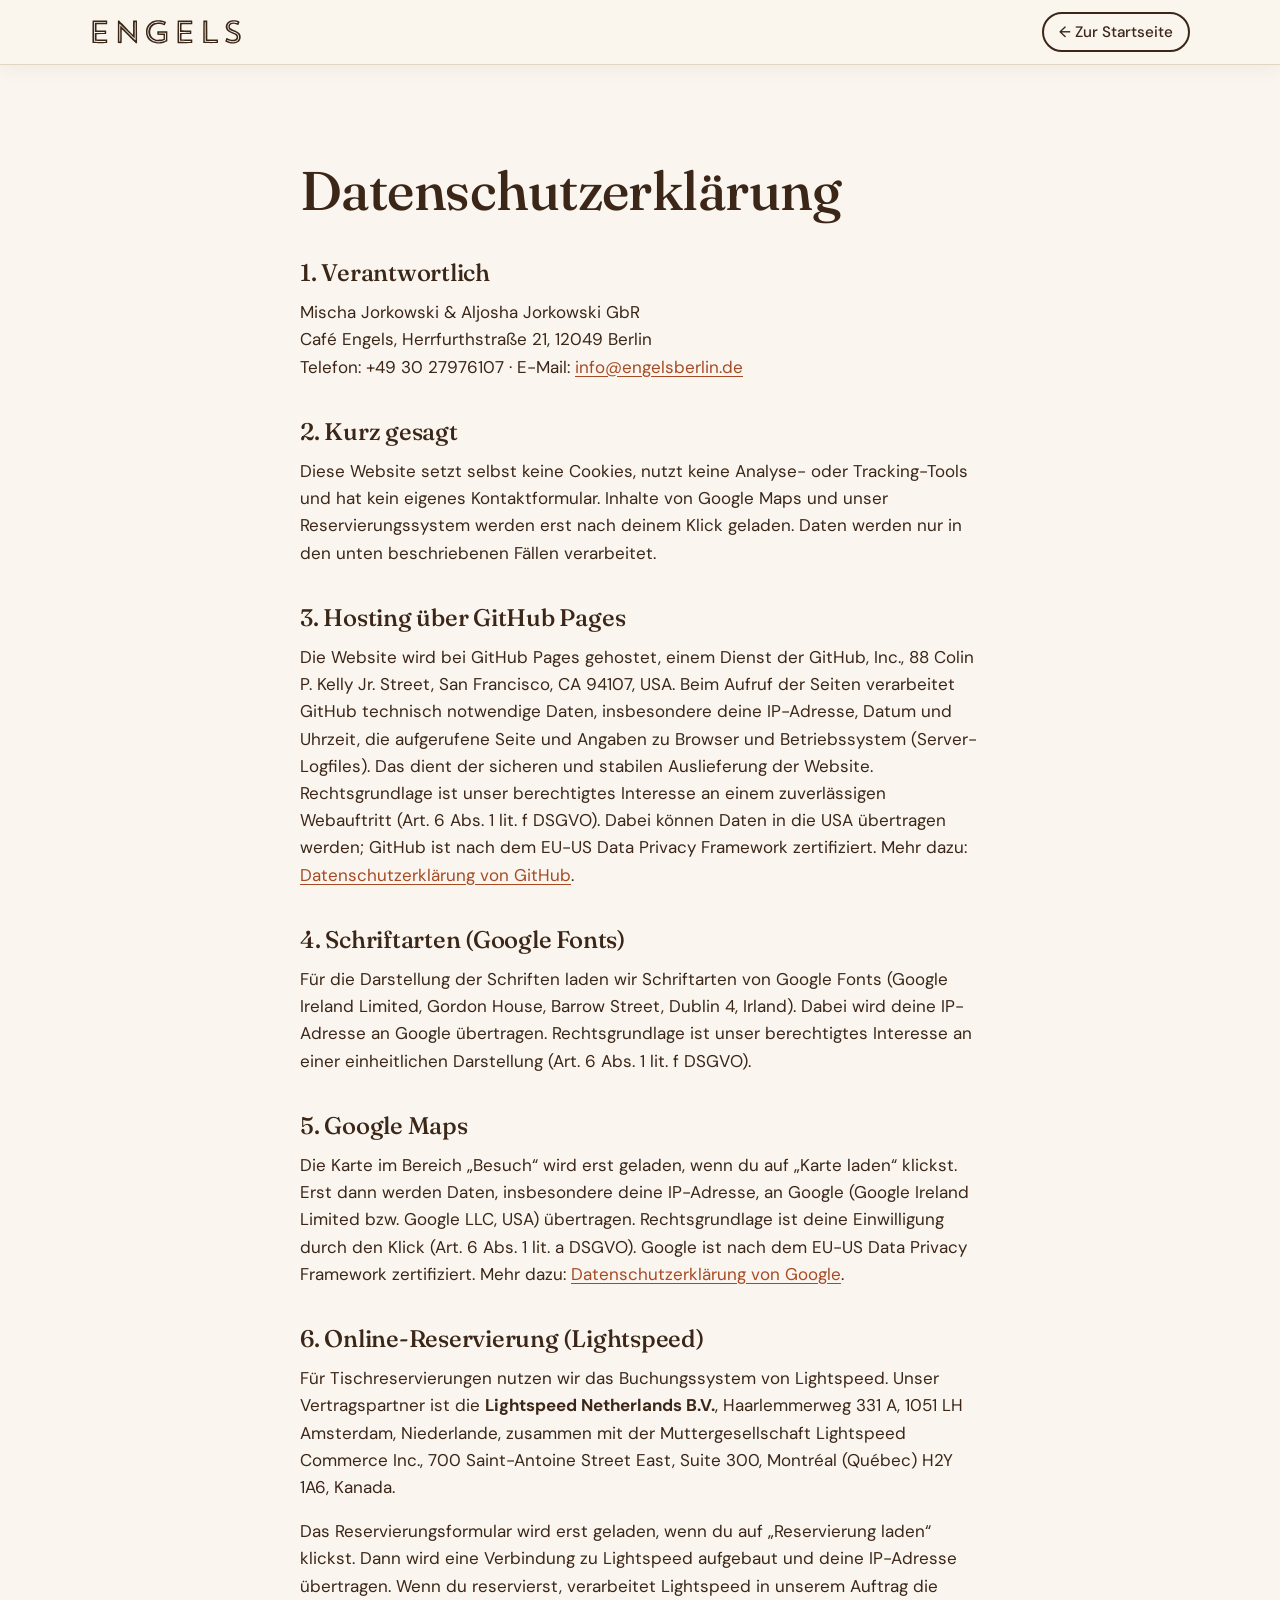
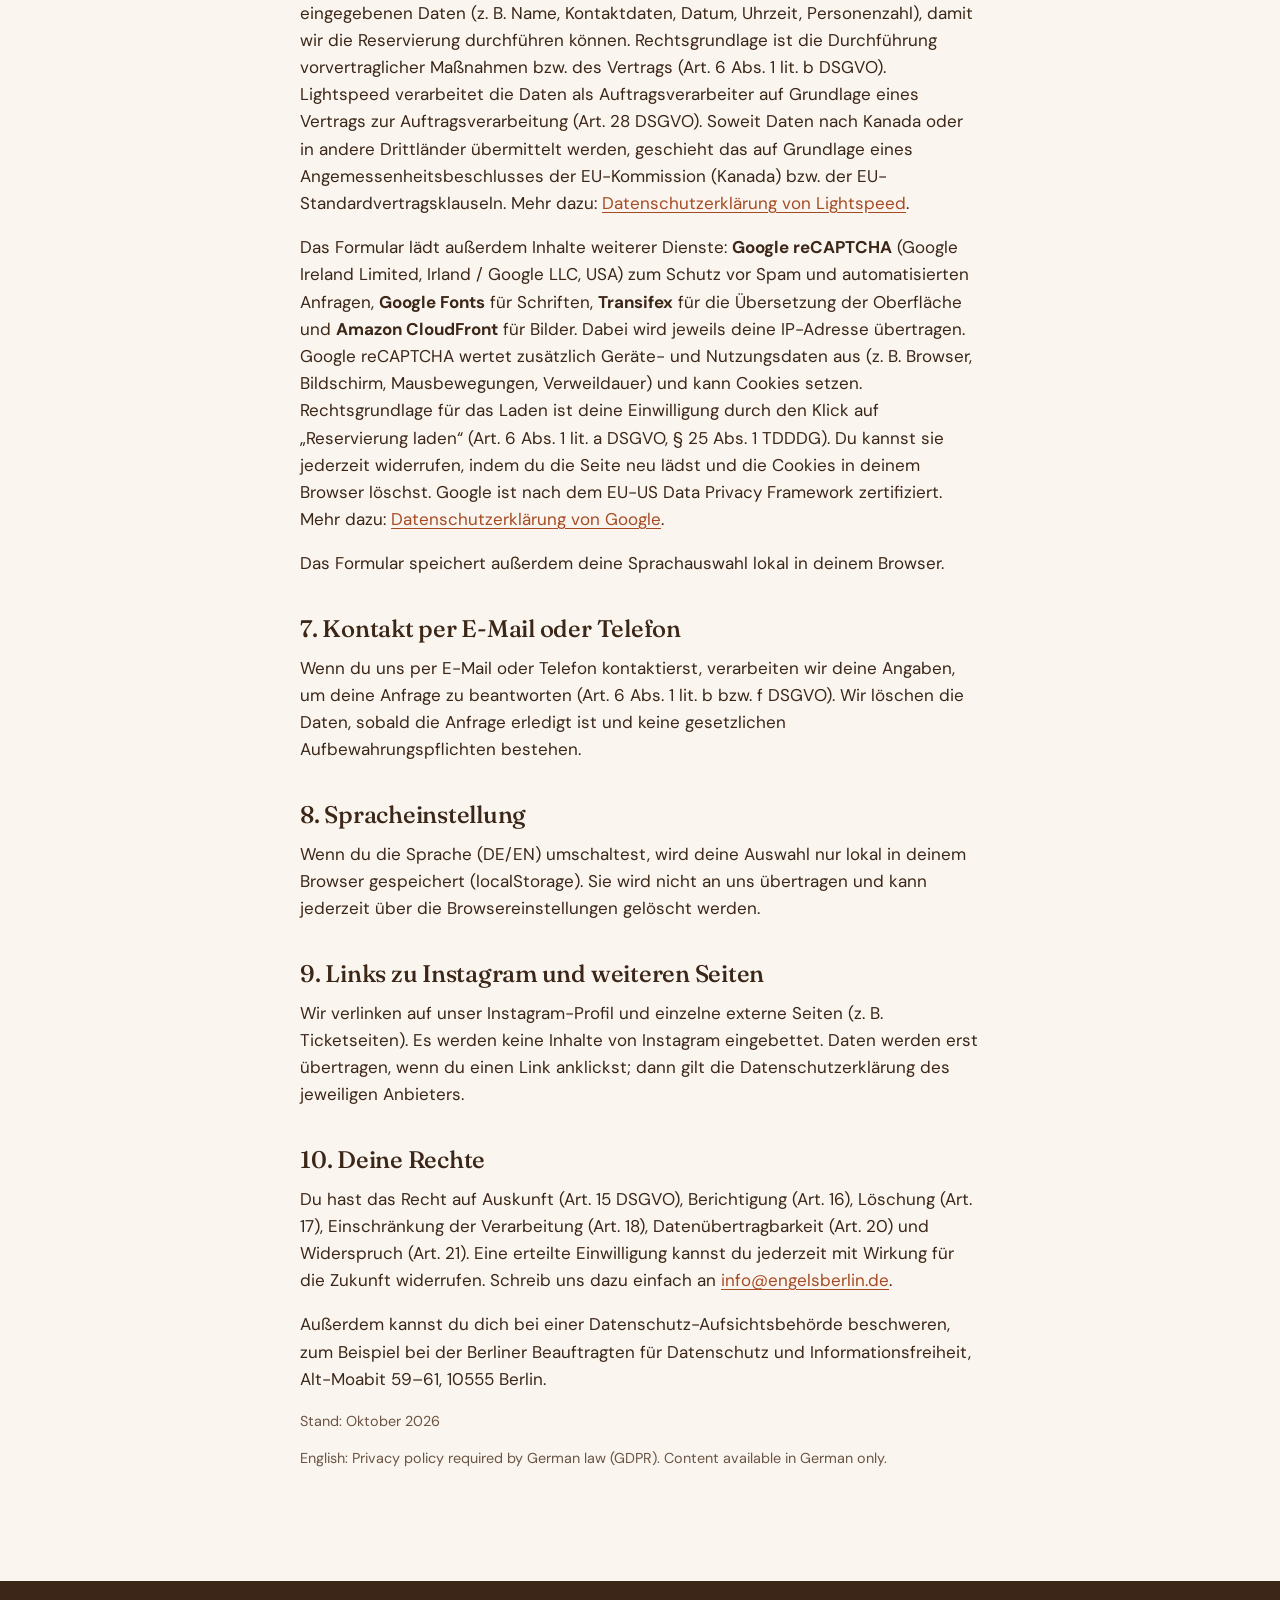
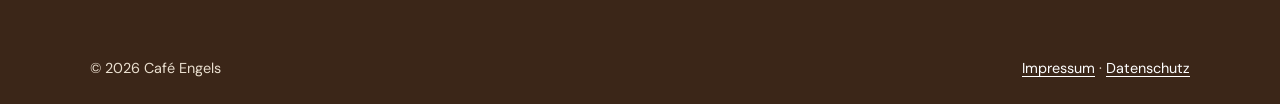
==== commit 844b52be: "Rechtstexte ausgefüllt, Reservierung per Klick, Brunch-Karte, Maps-Label - Impressum: GbR, Gesellsch" ====
--- a/datenschutz.html
+++ b/datenschutz.html
@@ -22,29 +22,31 @@
   <main class="legal">
     <div class="container narrow">
       <h1>Datenschutzerklärung</h1>
-      <p class="placeholder-note">[Entwurf – Angaben in eckigen Klammern ergänzen und prüfen lassen]</p>
 
       <h2>1. Verantwortlich</h2>
       <p>
-        [Name der Inhaberin / des Inhabers bzw. Firmenname]<br>
+        Mischa Jorkowski &amp; Aljosha Jorkowski GbR<br>
         Café Engels, Herrfurthstraße 21, 12049 Berlin<br>
         Telefon: +49 30 27976107 · E-Mail: <a href="mailto:info@engelsberlin.de">info@engelsberlin.de</a>
       </p>
 
       <h2>2. Kurz gesagt</h2>
-      <p>Diese Website setzt selbst keine Cookies, nutzt keine Analyse- oder Tracking-Tools und hat kein eigenes Kontaktformular. Daten werden nur in den unten beschriebenen Fällen verarbeitet.</p>
+      <p>Diese Website setzt selbst keine Cookies, nutzt keine Analyse- oder Tracking-Tools und hat kein eigenes Kontaktformular. Inhalte von Google Maps und unser Reservierungssystem werden erst nach deinem Klick geladen. Daten werden nur in den unten beschriebenen Fällen verarbeitet.</p>
 
       <h2>3. Hosting über GitHub Pages</h2>
       <p>Die Website wird bei GitHub Pages gehostet, einem Dienst der GitHub, Inc., 88 Colin P. Kelly Jr. Street, San Francisco, CA 94107, USA. Beim Aufruf der Seiten verarbeitet GitHub technisch notwendige Daten, insbesondere deine IP-Adresse, Datum und Uhrzeit, die aufgerufene Seite und Angaben zu Browser und Betriebssystem (Server-Logfiles). Das dient der sicheren und stabilen Auslieferung der Website. Rechtsgrundlage ist unser berechtigtes Interesse an einem zuverlässigen Webauftritt (Art. 6 Abs. 1 lit. f DSGVO). Dabei können Daten in die USA übertragen werden; GitHub ist nach dem EU-US Data Privacy Framework zertifiziert. Mehr dazu: <a href="https://docs.github.com/de/site-policy/privacy-policies/github-general-privacy-statement" target="_blank" rel="noopener">Datenschutzerklärung von GitHub</a>.</p>
 
       <h2>4. Schriftarten (Google Fonts)</h2>
-      <p>Für die Darstellung der Schriften laden wir Schriftarten von Google Fonts (Google Ireland Limited, Gordon House, Barrow Street, Dublin 4, Irland). Dabei wird deine IP-Adresse an Google übertragen. Rechtsgrundlage ist unser berechtigtes Interesse an einer einheitlichen Darstellung (Art. 6 Abs. 1 lit. f DSGVO). [Empfehlung: Schriften lokal einbinden, dann entfällt dieser Abschnitt.]</p>
+      <p>Für die Darstellung der Schriften laden wir Schriftarten von Google Fonts (Google Ireland Limited, Gordon House, Barrow Street, Dublin 4, Irland). Dabei wird deine IP-Adresse an Google übertragen. Rechtsgrundlage ist unser berechtigtes Interesse an einer einheitlichen Darstellung (Art. 6 Abs. 1 lit. f DSGVO).</p>
 
       <h2>5. Google Maps</h2>
       <p>Die Karte im Bereich „Besuch“ wird erst geladen, wenn du auf „Karte laden“ klickst. Erst dann werden Daten, insbesondere deine IP-Adresse, an Google (Google Ireland Limited bzw. Google LLC, USA) übertragen. Rechtsgrundlage ist deine Einwilligung durch den Klick (Art. 6 Abs. 1 lit. a DSGVO). Google ist nach dem EU-US Data Privacy Framework zertifiziert. Mehr dazu: <a href="https://policies.google.com/privacy?hl=de" target="_blank" rel="noopener">Datenschutzerklärung von Google</a>.</p>
 
-      <h2>6. Online-Reservierung (Lightspeed)</h2>
-      <p>Für Tischreservierungen binden wir das Buchungssystem von Lightspeed ein ([Vertragspartner und Anschrift laut Lightspeed-Vertrag eintragen]). Schon beim Anzeigen des Reservierungsbereichs wird eine Verbindung zu Lightspeed aufgebaut und deine IP-Adresse übertragen. Wenn du reservierst, verarbeitet Lightspeed in unserem Auftrag die eingegebenen Daten (z.&nbsp;B. Name, Kontaktdaten, Datum, Personenzahl), damit wir die Reservierung durchführen können. Rechtsgrundlage ist die Durchführung vorvertraglicher Maßnahmen bzw. des Vertrags (Art. 6 Abs. 1 lit. b DSGVO). Mit Lightspeed besteht ein Vertrag zur Auftragsverarbeitung. [Prüfen: Setzt das Lightspeed-Widget Cookies? Falls ja, hier ergänzen.]</p>
+      <h2 id="reservierung">6. Online-Reservierung (Lightspeed)</h2>
+      <p>Für Tischreservierungen nutzen wir das Buchungssystem von Lightspeed. Unser Vertragspartner ist die <strong>Lightspeed Netherlands B.V.</strong>, Haarlemmerweg 331 A, 1051 LH Amsterdam, Niederlande, zusammen mit der Muttergesellschaft Lightspeed Commerce Inc., 700 Saint-Antoine Street East, Suite 300, Montréal (Québec) H2Y 1A6, Kanada.</p>
+      <p>Das Reservierungsformular wird erst geladen, wenn du auf „Reservierung laden“ klickst. Dann wird eine Verbindung zu Lightspeed aufgebaut und deine IP-Adresse übertragen. Wenn du reservierst, verarbeitet Lightspeed in unserem Auftrag die eingegebenen Daten (z.&nbsp;B. Name, Kontaktdaten, Datum, Uhrzeit, Personenzahl), damit wir die Reservierung durchführen können. Rechtsgrundlage ist die Durchführung vorvertraglicher Maßnahmen bzw. des Vertrags (Art. 6 Abs. 1 lit. b DSGVO). Lightspeed verarbeitet die Daten als Auftragsverarbeiter auf Grundlage eines Vertrags zur Auftragsverarbeitung (Art. 28 DSGVO). Soweit Daten nach Kanada oder in andere Drittländer übermittelt werden, geschieht das auf Grundlage eines Angemessenheitsbeschlusses der EU-Kommission (Kanada) bzw. der EU-Standardvertragsklauseln. Mehr dazu: <a href="https://www.lightspeedhq.com/legal/privacy-policy/" target="_blank" rel="noopener">Datenschutzerklärung von Lightspeed</a>.</p>
+      <p>Das Formular lädt außerdem Inhalte weiterer Dienste: <strong>Google reCAPTCHA</strong> (Google Ireland Limited, Irland / Google LLC, USA) zum Schutz vor Spam und automatisierten Anfragen, <strong>Google Fonts</strong> für Schriften, <strong>Transifex</strong> für die Übersetzung der Oberfläche und <strong>Amazon CloudFront</strong> für Bilder. Dabei wird jeweils deine IP-Adresse übertragen. Google reCAPTCHA wertet zusätzlich Geräte- und Nutzungsdaten aus (z.&nbsp;B. Browser, Bildschirm, Mausbewegungen, Verweildauer) und kann Cookies setzen. Rechtsgrundlage für das Laden ist deine Einwilligung durch den Klick auf „Reservierung laden“ (Art. 6 Abs. 1 lit. a DSGVO, § 25 Abs. 1 TDDDG). Du kannst sie jederzeit widerrufen, indem du die Seite neu lädst und die Cookies in deinem Browser löschst. Google ist nach dem EU-US Data Privacy Framework zertifiziert. Mehr dazu: <a href="https://policies.google.com/privacy?hl=de" target="_blank" rel="noopener">Datenschutzerklärung von Google</a>.</p>
+      <p>Das Formular speichert außerdem deine Sprachauswahl lokal in deinem Browser.</p>
 
       <h2>7. Kontakt per E-Mail oder Telefon</h2>
       <p>Wenn du uns per E-Mail oder Telefon kontaktierst, verarbeiten wir deine Angaben, um deine Anfrage zu beantworten (Art. 6 Abs. 1 lit. b bzw. f DSGVO). Wir löschen die Daten, sobald die Anfrage erledigt ist und keine gesetzlichen Aufbewahrungspflichten bestehen.</p>
--- a/styles.css
+++ b/styles.css
@@ -406,7 +406,8 @@
 .topic-icon { font-size: 2rem; margin: 0 0 .2em; }
 .topic-card h3 { margin-bottom: .2em; }
 .topic-count { font-size: .8rem; font-weight: 700; letter-spacing: .08em; text-transform: uppercase; color: var(--accent); margin-bottom: .8em; }
-.topic-card p:last-child { color: var(--muted); margin: 0; }
+.topic-card p:last-of-type { color: var(--muted); margin: 0; }
+.topic-cta { margin-top: 18px; }
 
 /* ---------- Events (ticket style) ---------- */
 .events { display: grid; gap: 20px; margin-bottom: 24px; }
@@ -517,6 +518,7 @@
   background: var(--surface); border-radius: var(--radius); box-shadow: var(--shadow); overflow: hidden;
 }
 .reserve-embed iframe { display: block; width: 100%; height: 760px; border: 0; }
+.reserve-embed .reserve-consent { margin: 0 auto; padding: 44px 28px; text-align: center; }
 .reserve-note { margin-top: 16px; }
 .link-btn {
   background: none; border: 0; padding: 0; font: inherit; color: var(--accent);
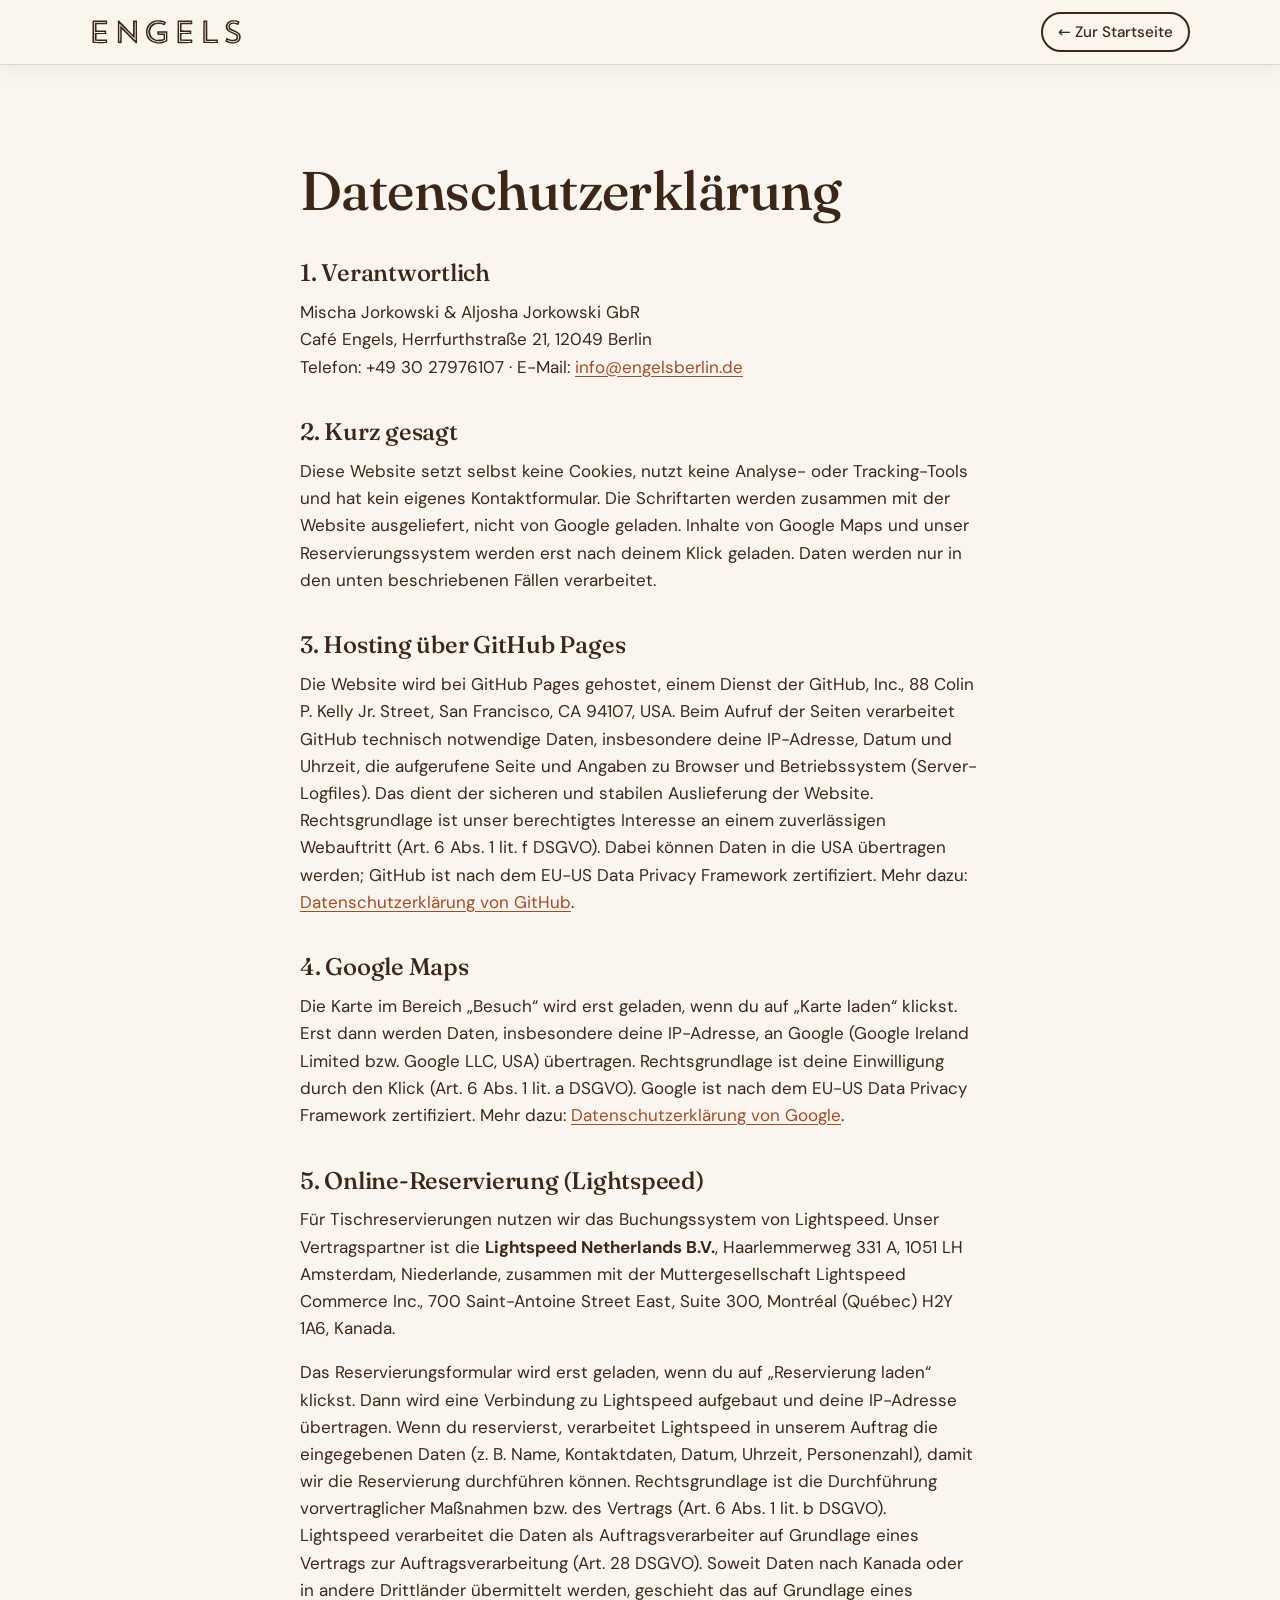
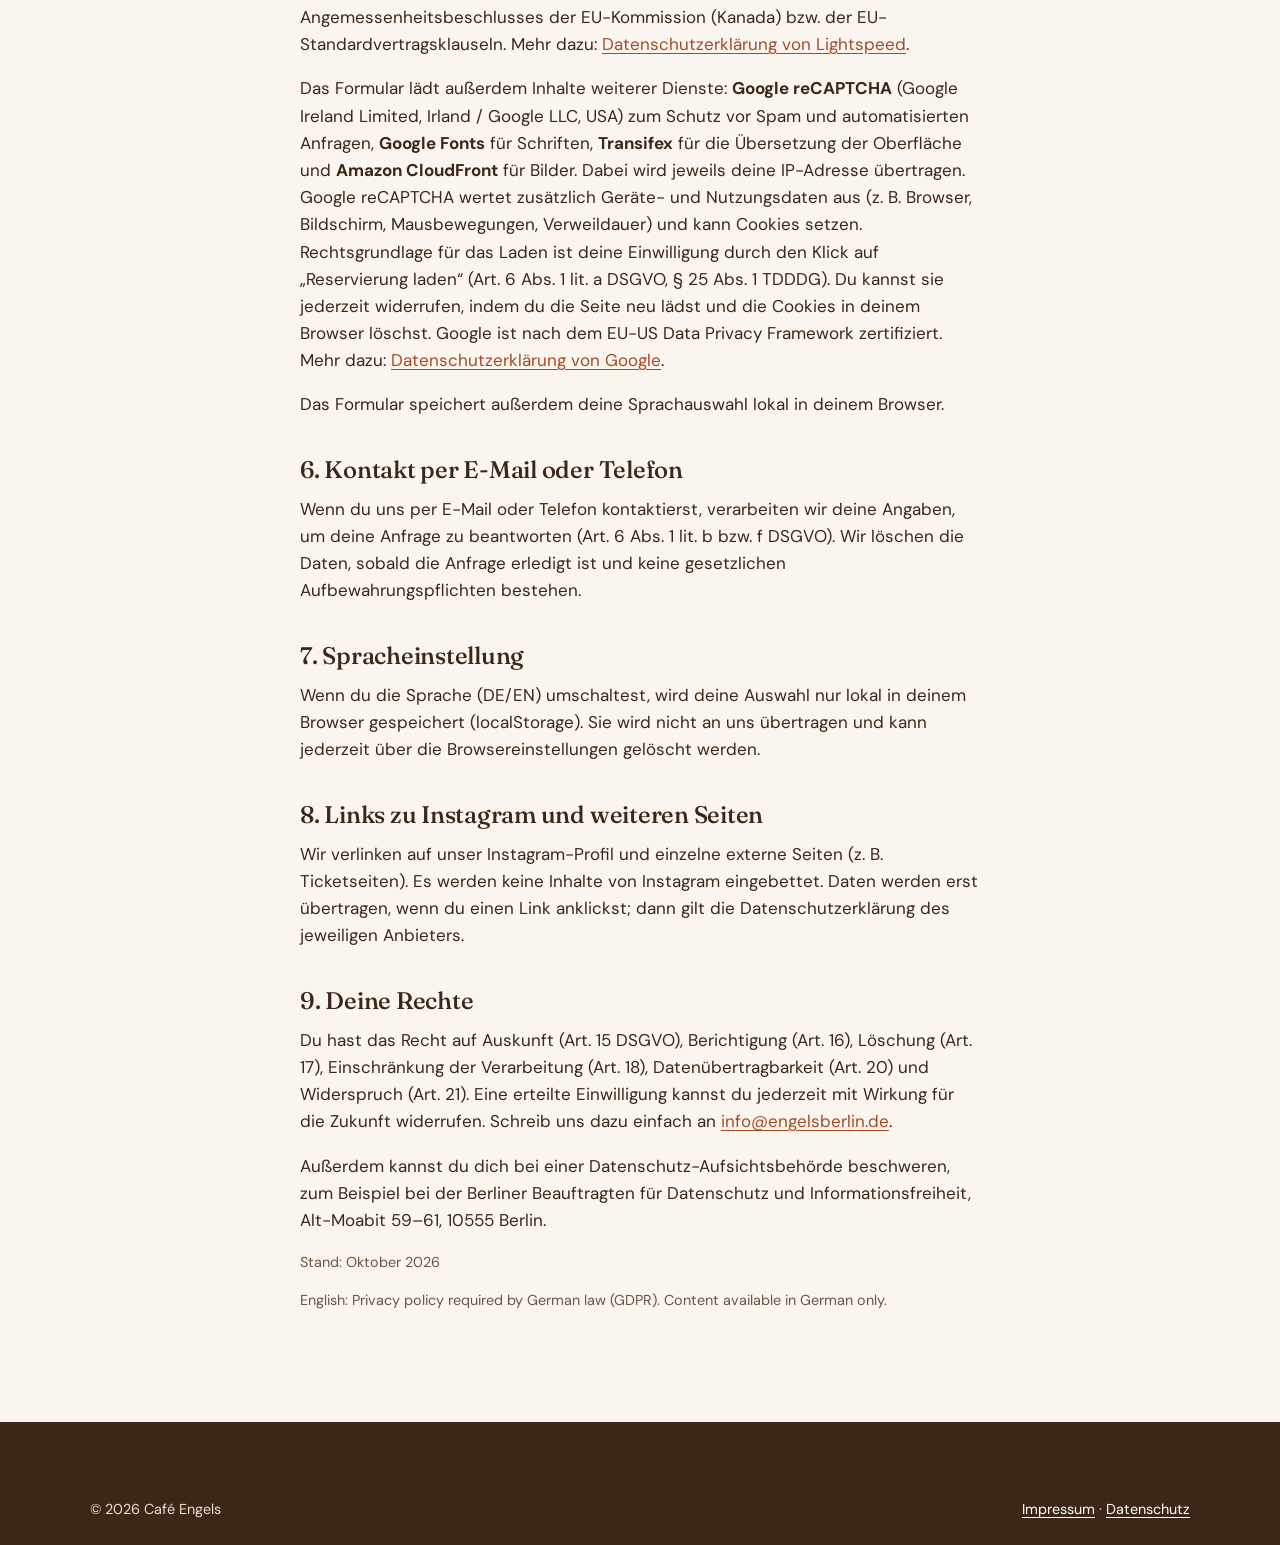
==== commit 008cd65f: "Google Fonts lokal eingebunden - Fraunces und DM Sans (woff2, Latin + Latin Extended) in fonts/ - @f" ====
--- a/datenschutz.html
+++ b/datenschutz.html
@@ -7,9 +7,7 @@
   <meta name="description" content="Datenschutzerklärung von Café Engels, Berlin-Neukölln.">
   <meta name="robots" content="noindex, follow">
   <link rel="icon" href="favicon.svg" type="image/svg+xml">
-  <link rel="preconnect" href="https://fonts.googleapis.com">
-  <link rel="preconnect" href="https://fonts.gstatic.com" crossorigin>
-  <link rel="stylesheet" href="https://fonts.googleapis.com/css2?family=DM+Sans:opsz,wght@9..40,400;9..40,500;9..40,700&family=Fraunces:ital,opsz,wght@0,9..144,400..700;1,9..144,400&display=swap">
+  <!-- Fonts are self-hosted (fonts/ + @font-face in styles.css), no request to Google -->
   <link rel="stylesheet" href="styles.css">
 </head>
 <body>
@@ -31,33 +29,30 @@
       </p>
 
       <h2>2. Kurz gesagt</h2>
-      <p>Diese Website setzt selbst keine Cookies, nutzt keine Analyse- oder Tracking-Tools und hat kein eigenes Kontaktformular. Inhalte von Google Maps und unser Reservierungssystem werden erst nach deinem Klick geladen. Daten werden nur in den unten beschriebenen Fällen verarbeitet.</p>
+      <p>Diese Website setzt selbst keine Cookies, nutzt keine Analyse- oder Tracking-Tools und hat kein eigenes Kontaktformular. Die Schriftarten werden zusammen mit der Website ausgeliefert, nicht von Google geladen. Inhalte von Google Maps und unser Reservierungssystem werden erst nach deinem Klick geladen. Daten werden nur in den unten beschriebenen Fällen verarbeitet.</p>
 
       <h2>3. Hosting über GitHub Pages</h2>
       <p>Die Website wird bei GitHub Pages gehostet, einem Dienst der GitHub, Inc., 88 Colin P. Kelly Jr. Street, San Francisco, CA 94107, USA. Beim Aufruf der Seiten verarbeitet GitHub technisch notwendige Daten, insbesondere deine IP-Adresse, Datum und Uhrzeit, die aufgerufene Seite und Angaben zu Browser und Betriebssystem (Server-Logfiles). Das dient der sicheren und stabilen Auslieferung der Website. Rechtsgrundlage ist unser berechtigtes Interesse an einem zuverlässigen Webauftritt (Art. 6 Abs. 1 lit. f DSGVO). Dabei können Daten in die USA übertragen werden; GitHub ist nach dem EU-US Data Privacy Framework zertifiziert. Mehr dazu: <a href="https://docs.github.com/de/site-policy/privacy-policies/github-general-privacy-statement" target="_blank" rel="noopener">Datenschutzerklärung von GitHub</a>.</p>
 
-      <h2>4. Schriftarten (Google Fonts)</h2>
-      <p>Für die Darstellung der Schriften laden wir Schriftarten von Google Fonts (Google Ireland Limited, Gordon House, Barrow Street, Dublin 4, Irland). Dabei wird deine IP-Adresse an Google übertragen. Rechtsgrundlage ist unser berechtigtes Interesse an einer einheitlichen Darstellung (Art. 6 Abs. 1 lit. f DSGVO).</p>
-
-      <h2>5. Google Maps</h2>
+      <h2>4. Google Maps</h2>
       <p>Die Karte im Bereich „Besuch“ wird erst geladen, wenn du auf „Karte laden“ klickst. Erst dann werden Daten, insbesondere deine IP-Adresse, an Google (Google Ireland Limited bzw. Google LLC, USA) übertragen. Rechtsgrundlage ist deine Einwilligung durch den Klick (Art. 6 Abs. 1 lit. a DSGVO). Google ist nach dem EU-US Data Privacy Framework zertifiziert. Mehr dazu: <a href="https://policies.google.com/privacy?hl=de" target="_blank" rel="noopener">Datenschutzerklärung von Google</a>.</p>
 
-      <h2 id="reservierung">6. Online-Reservierung (Lightspeed)</h2>
+      <h2 id="reservierung">5. Online-Reservierung (Lightspeed)</h2>
       <p>Für Tischreservierungen nutzen wir das Buchungssystem von Lightspeed. Unser Vertragspartner ist die <strong>Lightspeed Netherlands B.V.</strong>, Haarlemmerweg 331 A, 1051 LH Amsterdam, Niederlande, zusammen mit der Muttergesellschaft Lightspeed Commerce Inc., 700 Saint-Antoine Street East, Suite 300, Montréal (Québec) H2Y 1A6, Kanada.</p>
       <p>Das Reservierungsformular wird erst geladen, wenn du auf „Reservierung laden“ klickst. Dann wird eine Verbindung zu Lightspeed aufgebaut und deine IP-Adresse übertragen. Wenn du reservierst, verarbeitet Lightspeed in unserem Auftrag die eingegebenen Daten (z.&nbsp;B. Name, Kontaktdaten, Datum, Uhrzeit, Personenzahl), damit wir die Reservierung durchführen können. Rechtsgrundlage ist die Durchführung vorvertraglicher Maßnahmen bzw. des Vertrags (Art. 6 Abs. 1 lit. b DSGVO). Lightspeed verarbeitet die Daten als Auftragsverarbeiter auf Grundlage eines Vertrags zur Auftragsverarbeitung (Art. 28 DSGVO). Soweit Daten nach Kanada oder in andere Drittländer übermittelt werden, geschieht das auf Grundlage eines Angemessenheitsbeschlusses der EU-Kommission (Kanada) bzw. der EU-Standardvertragsklauseln. Mehr dazu: <a href="https://www.lightspeedhq.com/legal/privacy-policy/" target="_blank" rel="noopener">Datenschutzerklärung von Lightspeed</a>.</p>
       <p>Das Formular lädt außerdem Inhalte weiterer Dienste: <strong>Google reCAPTCHA</strong> (Google Ireland Limited, Irland / Google LLC, USA) zum Schutz vor Spam und automatisierten Anfragen, <strong>Google Fonts</strong> für Schriften, <strong>Transifex</strong> für die Übersetzung der Oberfläche und <strong>Amazon CloudFront</strong> für Bilder. Dabei wird jeweils deine IP-Adresse übertragen. Google reCAPTCHA wertet zusätzlich Geräte- und Nutzungsdaten aus (z.&nbsp;B. Browser, Bildschirm, Mausbewegungen, Verweildauer) und kann Cookies setzen. Rechtsgrundlage für das Laden ist deine Einwilligung durch den Klick auf „Reservierung laden“ (Art. 6 Abs. 1 lit. a DSGVO, § 25 Abs. 1 TDDDG). Du kannst sie jederzeit widerrufen, indem du die Seite neu lädst und die Cookies in deinem Browser löschst. Google ist nach dem EU-US Data Privacy Framework zertifiziert. Mehr dazu: <a href="https://policies.google.com/privacy?hl=de" target="_blank" rel="noopener">Datenschutzerklärung von Google</a>.</p>
       <p>Das Formular speichert außerdem deine Sprachauswahl lokal in deinem Browser.</p>
 
-      <h2>7. Kontakt per E-Mail oder Telefon</h2>
+      <h2>6. Kontakt per E-Mail oder Telefon</h2>
       <p>Wenn du uns per E-Mail oder Telefon kontaktierst, verarbeiten wir deine Angaben, um deine Anfrage zu beantworten (Art. 6 Abs. 1 lit. b bzw. f DSGVO). Wir löschen die Daten, sobald die Anfrage erledigt ist und keine gesetzlichen Aufbewahrungspflichten bestehen.</p>
 
-      <h2>8. Spracheinstellung</h2>
+      <h2>7. Spracheinstellung</h2>
       <p>Wenn du die Sprache (DE/EN) umschaltest, wird deine Auswahl nur lokal in deinem Browser gespeichert (localStorage). Sie wird nicht an uns übertragen und kann jederzeit über die Browsereinstellungen gelöscht werden.</p>
 
-      <h2>9. Links zu Instagram und weiteren Seiten</h2>
+      <h2>8. Links zu Instagram und weiteren Seiten</h2>
       <p>Wir verlinken auf unser Instagram-Profil und einzelne externe Seiten (z.&nbsp;B. Ticketseiten). Es werden keine Inhalte von Instagram eingebettet. Daten werden erst übertragen, wenn du einen Link anklickst; dann gilt die Datenschutzerklärung des jeweiligen Anbieters.</p>
 
-      <h2>10. Deine Rechte</h2>
+      <h2>9. Deine Rechte</h2>
       <p>Du hast das Recht auf Auskunft (Art. 15 DSGVO), Berichtigung (Art. 16), Löschung (Art. 17), Einschränkung der Verarbeitung (Art. 18), Datenübertragbarkeit (Art. 20) und Widerspruch (Art. 21). Eine erteilte Einwilligung kannst du jederzeit mit Wirkung für die Zukunft widerrufen. Schreib uns dazu einfach an <a href="mailto:info@engelsberlin.de">info@engelsberlin.de</a>.</p>
       <p>Außerdem kannst du dich bei einer Datenschutz-Aufsichtsbehörde beschweren, zum Beispiel bei der Berliner Beauftragten für Datenschutz und Informationsfreiheit, Alt-Moabit 59–61, 10555 Berlin.</p>
 
--- a/styles.css
+++ b/styles.css
@@ -2,6 +2,99 @@
    Café Engels – styles.css
    Colours and fonts live in the :root tokens below.
    ========================================================= */
+
+/* Self-hosted Google Fonts (Fraunces, DM Sans – SIL Open Font License). Latin + Latin Extended only. */
+/* latin-ext */
+@font-face {
+  font-family: 'DM Sans';
+  font-style: normal;
+  font-weight: 400;
+  font-display: swap;
+  src: url(fonts/dmsans-normal-latin-ext.woff2) format('woff2');
+  unicode-range: U+0100-02BA, U+02BD-02C5, U+02C7-02CC, U+02CE-02D7, U+02DD-02FF, U+0304, U+0308, U+0329, U+1D00-1DBF, U+1E00-1E9F, U+1EF2-1EFF, U+2020, U+20A0-20AB, U+20AD-20C4, U+2113, U+2C60-2C7F, U+A720-A7FF;
+}
+/* latin */
+@font-face {
+  font-family: 'DM Sans';
+  font-style: normal;
+  font-weight: 400;
+  font-display: swap;
+  src: url(fonts/dmsans-normal-latin.woff2) format('woff2');
+  unicode-range: U+0000-00FF, U+0131, U+0152-0153, U+02BB-02BC, U+02C6, U+02DA, U+02DC, U+0304, U+0308, U+0329, U+2000-206F, U+20AC, U+2122, U+2191, U+2193, U+2212, U+2215, U+FEFF, U+FFFD;
+}
+/* latin-ext */
+@font-face {
+  font-family: 'DM Sans';
+  font-style: normal;
+  font-weight: 500;
+  font-display: swap;
+  src: url(fonts/dmsans-normal-latin-ext.woff2) format('woff2');
+  unicode-range: U+0100-02BA, U+02BD-02C5, U+02C7-02CC, U+02CE-02D7, U+02DD-02FF, U+0304, U+0308, U+0329, U+1D00-1DBF, U+1E00-1E9F, U+1EF2-1EFF, U+2020, U+20A0-20AB, U+20AD-20C4, U+2113, U+2C60-2C7F, U+A720-A7FF;
+}
+/* latin */
+@font-face {
+  font-family: 'DM Sans';
+  font-style: normal;
+  font-weight: 500;
+  font-display: swap;
+  src: url(fonts/dmsans-normal-latin.woff2) format('woff2');
+  unicode-range: U+0000-00FF, U+0131, U+0152-0153, U+02BB-02BC, U+02C6, U+02DA, U+02DC, U+0304, U+0308, U+0329, U+2000-206F, U+20AC, U+2122, U+2191, U+2193, U+2212, U+2215, U+FEFF, U+FFFD;
+}
+/* latin-ext */
+@font-face {
+  font-family: 'DM Sans';
+  font-style: normal;
+  font-weight: 700;
+  font-display: swap;
+  src: url(fonts/dmsans-normal-latin-ext.woff2) format('woff2');
+  unicode-range: U+0100-02BA, U+02BD-02C5, U+02C7-02CC, U+02CE-02D7, U+02DD-02FF, U+0304, U+0308, U+0329, U+1D00-1DBF, U+1E00-1E9F, U+1EF2-1EFF, U+2020, U+20A0-20AB, U+20AD-20C4, U+2113, U+2C60-2C7F, U+A720-A7FF;
+}
+/* latin */
+@font-face {
+  font-family: 'DM Sans';
+  font-style: normal;
+  font-weight: 700;
+  font-display: swap;
+  src: url(fonts/dmsans-normal-latin.woff2) format('woff2');
+  unicode-range: U+0000-00FF, U+0131, U+0152-0153, U+02BB-02BC, U+02C6, U+02DA, U+02DC, U+0304, U+0308, U+0329, U+2000-206F, U+20AC, U+2122, U+2191, U+2193, U+2212, U+2215, U+FEFF, U+FFFD;
+}
+/* latin-ext */
+@font-face {
+  font-family: 'Fraunces';
+  font-style: italic;
+  font-weight: 400;
+  font-display: swap;
+  src: url(fonts/fraunces-italic-latin-ext.woff2) format('woff2');
+  unicode-range: U+0100-02BA, U+02BD-02C5, U+02C7-02CC, U+02CE-02D7, U+02DD-02FF, U+0304, U+0308, U+0329, U+1D00-1DBF, U+1E00-1E9F, U+1EF2-1EFF, U+2020, U+20A0-20AB, U+20AD-20C4, U+2113, U+2C60-2C7F, U+A720-A7FF;
+}
+/* latin */
+@font-face {
+  font-family: 'Fraunces';
+  font-style: italic;
+  font-weight: 400;
+  font-display: swap;
+  src: url(fonts/fraunces-italic-latin.woff2) format('woff2');
+  unicode-range: U+0000-00FF, U+0131, U+0152-0153, U+02BB-02BC, U+02C6, U+02DA, U+02DC, U+0304, U+0308, U+0329, U+2000-206F, U+20AC, U+2122, U+2191, U+2193, U+2212, U+2215, U+FEFF, U+FFFD;
+}
+/* latin-ext */
+@font-face {
+  font-family: 'Fraunces';
+  font-style: normal;
+  font-weight: 400 700;
+  font-display: swap;
+  src: url(fonts/fraunces-normal-latin-ext.woff2) format('woff2');
+  unicode-range: U+0100-02BA, U+02BD-02C5, U+02C7-02CC, U+02CE-02D7, U+02DD-02FF, U+0304, U+0308, U+0329, U+1D00-1DBF, U+1E00-1E9F, U+1EF2-1EFF, U+2020, U+20A0-20AB, U+20AD-20C4, U+2113, U+2C60-2C7F, U+A720-A7FF;
+}
+/* latin */
+@font-face {
+  font-family: 'Fraunces';
+  font-style: normal;
+  font-weight: 400 700;
+  font-display: swap;
+  src: url(fonts/fraunces-normal-latin.woff2) format('woff2');
+  unicode-range: U+0000-00FF, U+0131, U+0152-0153, U+02BB-02BC, U+02C6, U+02DA, U+02DC, U+0304, U+0308, U+0329, U+2000-206F, U+20AC, U+2122, U+2191, U+2193, U+2212, U+2215, U+FEFF, U+FFFD;
+}
+
 
 :root {
   /* Palette (light only). All text colours pass WCAG AA on --bg / --bg-alt */
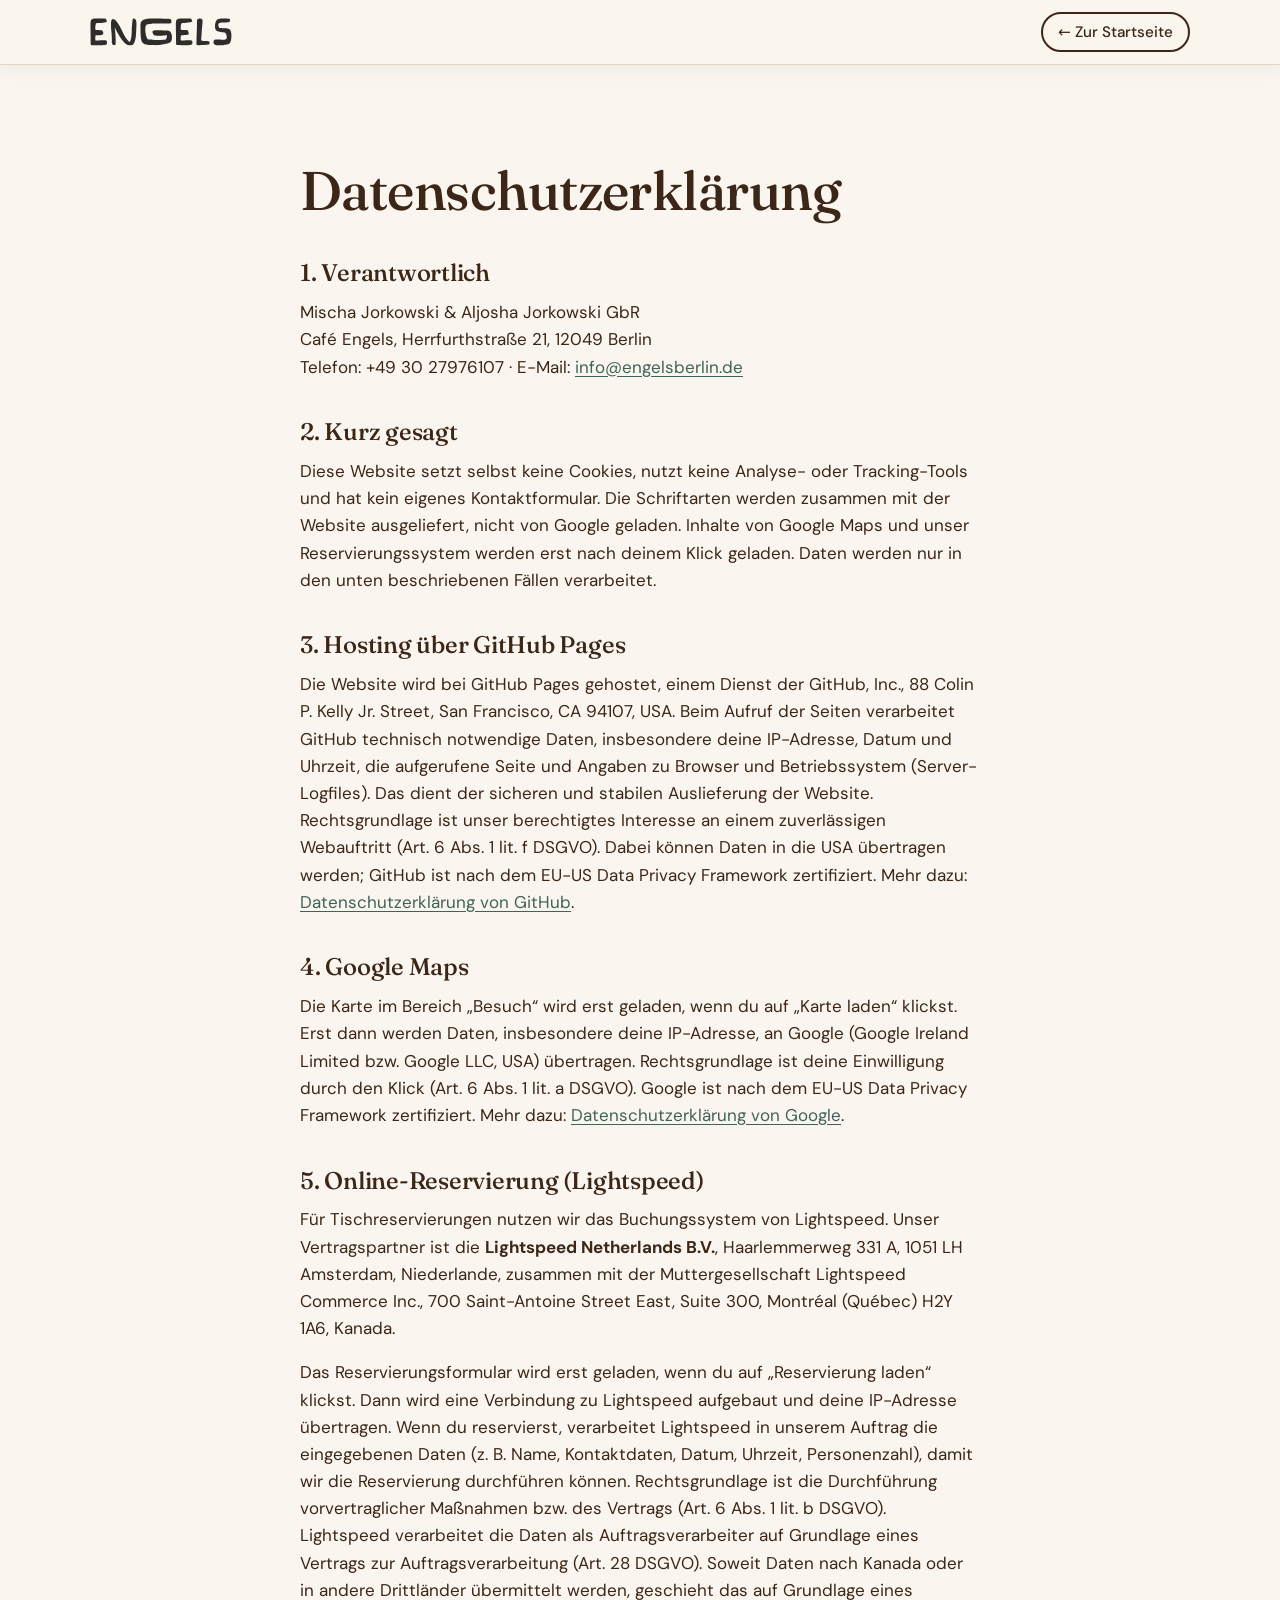
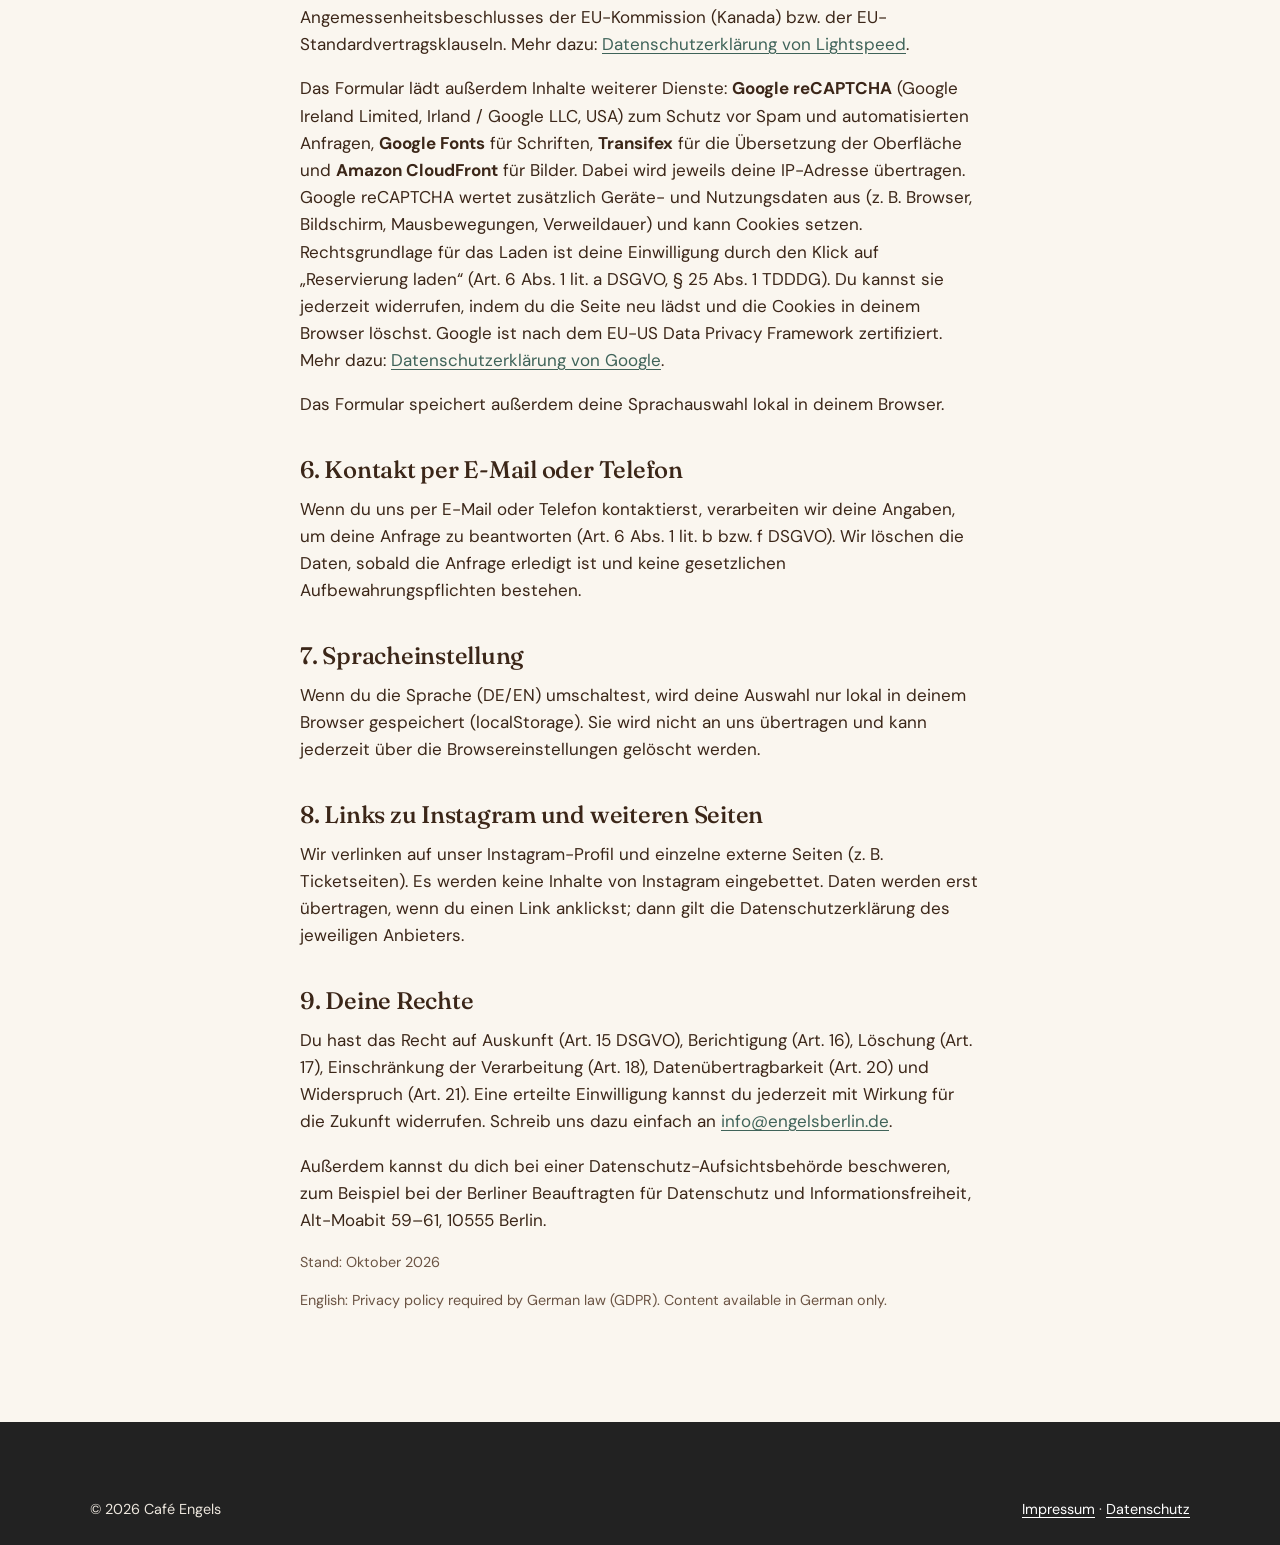
==== commit 2919f625: "Website-Überarbeitung: neues Logo, Menü, Brunch, Private Events, Collagen, Farben - Neues Logo im St" ====
--- a/datenschutz.html
+++ b/datenschutz.html
@@ -13,7 +13,7 @@
 <body>
   <header class="site-header is-scrolled">
     <div class="container header-inner">
-      <a class="wordmark wordmark-logo" href="index.html" aria-label="Café Engels – Startseite"><img src="images/logo-engels.svg" width="382" height="70" alt=""></a>
+      <a class="wordmark wordmark-logo" href="index.html" aria-label="Café Engels – Startseite"><img src="images/logo-engels-word.svg" width="1808" height="356" alt=""></a>
       <a class="btn btn-outline btn-sm" href="index.html">← Zur Startseite</a>
     </div>
   </header>
--- a/styles.css
+++ b/styles.css
@@ -98,15 +98,16 @@
 
 :root {
   /* Palette (light only). All text colours pass WCAG AA on --bg / --bg-alt */
-  --bg: #FAF6EF;          /* warm off-white */
-  --bg-alt: #F3EBDD;      /* slightly darker paper */
+  --bg: #FAF6EF;          /* light warm beige: one background colour for the whole page */
+  --bg-alt: #F3EBDD;      /* a touch darker, for hover states */
   --surface: #FFFDF9;     /* cards */
   --text: #3B2618;        /* deep coffee brown */
   --muted: #6B5444;       /* secondary text */
   --line: #E2D5C2;        /* hairlines */
-  --accent: #A64A24;      /* terracotta, 5.3:1 on --bg, 5.8:1 with white text */
-  --accent-dark: #86391A;
-  --accent-soft: #F4E1D6;
+  --accent: #3F6359;      /* deep sage green from the dining-room panelling; 5.7:1 on --bg, 6.7:1 with white text */
+  --accent-dark: #2F4D45;
+  --accent-soft: #DCE6DF;
+  --floor: #8A3B26;       /* deep red-brown of the café floor; used for the small section labels (6.6:1 on --bg) */
   --open: #2F6B3A;        /* "open now" green */
   --focus: #1F5FBF;
 
@@ -155,7 +156,7 @@
   font-optical-sizing: auto;
 }
 h1 { font-size: clamp(2.6rem, 8vw, 5.5rem); font-weight: 500; }
-h2 { font-size: clamp(2rem, 5vw, 3.25rem); font-weight: 500; }
+h2 { font-size: clamp(1.85rem, 3.5vw, 2.55rem); font-weight: 500; }
 h3 { font-size: 1.4rem; }
 .h4 { font-size: 1.2rem; }
 h1 em, h2 em, .wordmark em { font-style: italic; color: var(--accent); }
@@ -250,7 +251,7 @@
 .wordmark-logo img { height: 24px; width: auto; }
 @media (min-width: 900px) { .wordmark-logo img { height: 28px; } }
 .footer-logo { margin: 0 0 .6em; }
-.footer-logo img { width: 190px; height: auto; }
+.footer-logo img { width: 200px; height: auto; }
 
 .header-actions { display: flex; align-items: center; gap: 8px; }
 
@@ -306,10 +307,77 @@
   .wordmark { margin-right: auto; }
 }
 
+/* Events dropdown in the menu */
+.nav-sub-toggle { display: none; }
+.sub-menu { list-style: none; margin: 0; padding: 0; }
+@media (max-width: 899px) {
+  /* Phone menu: "Events" as a small label, both sub-items listed underneath */
+  .has-sub::before {
+    content: "Events"; display: block; padding: .9em 0 .2em;
+    font: 700 .75rem/1 var(--font-sans); letter-spacing: .14em; text-transform: uppercase; color: var(--accent);
+  }
+  .main-nav .sub-menu a { padding-left: .6em; }
+}
+@media (min-width: 900px) {
+  .has-sub { position: relative; }
+  .nav-sub-toggle {
+    display: inline-flex; align-items: center; gap: .3em;
+    border: 0; background: none; cursor: pointer; color: var(--text);
+    font-family: var(--font-sans); font-size: 1rem; font-weight: 500; line-height: inherit; padding: .5em .8em; border-radius: 999px;
+  }
+  .nav-sub-toggle:hover { background: var(--bg-alt); }
+  .nav-sub-toggle svg { transition: transform .2s; }
+  .has-sub.is-open .nav-sub-toggle svg, .has-sub:hover .nav-sub-toggle svg { transform: rotate(180deg); }
+  .sub-menu {
+    position: absolute; top: 100%; left: 0; min-width: 200px; padding: 8px;
+    background: var(--surface); border-radius: 14px; box-shadow: 0 14px 36px rgba(30,18,10,.18);
+    opacity: 0; visibility: hidden; transform: translateY(6px); transition: opacity .15s, transform .15s, visibility .15s;
+  }
+  .has-sub:hover .sub-menu, .has-sub:focus-within .sub-menu, .has-sub.is-open .sub-menu { opacity: 1; visibility: visible; transform: none; }
+  .main-nav .sub-menu { display: block; }
+  .main-nav .sub-menu a { display: block; white-space: nowrap; color: var(--text); text-shadow: none; border-radius: 10px; }
+  .main-nav .sub-menu a:hover { background: var(--bg-alt); }
+  .site-header--overlay:not(.is-solid) .nav-sub-toggle { color: #fff; text-shadow: 0 1px 8px rgba(0,0,0,.35); }
+  .site-header--overlay:not(.is-solid) .nav-sub-toggle:hover { background: rgba(255,255,255,.16); }
+  .site-header--overlay:not(.is-solid) .main-nav .sub-menu a { color: var(--text); text-shadow: none; }
+  .site-header--overlay:not(.is-solid) .main-nav .sub-menu a:hover { background: var(--bg-alt); }
+}
+
+/* Header over the hero image: transparent at the top, solid once you scroll */
+.site-header .logo-light { display: none; }
+.site-header--overlay {
+  position: fixed; left: 0; right: 0;
+  background: transparent; -webkit-backdrop-filter: none; backdrop-filter: none;
+  transition: background-color .3s, border-color .3s, box-shadow .3s;
+}
+.site-header--overlay:not(.is-solid) .logo-dark { display: none; }
+.site-header--overlay:not(.is-solid) .logo-light { display: block; }
+.site-header--overlay:not(.is-solid) .icon-btn {
+  background: rgba(255,255,255,.1); border-color: rgba(255,255,255,.6); color: #fff;
+}
+.site-header--overlay:not(.is-solid) .lang-toggle { background: rgba(255,255,255,.1); border-color: rgba(255,255,255,.6); }
+.site-header--overlay:not(.is-solid) .lang-toggle button { color: #fff; }
+.site-header--overlay:not(.is-solid) .lang-toggle button[aria-pressed="true"] { background: #fff; color: var(--text); }
+.site-header--overlay:not(.is-solid) { border-color: transparent; box-shadow: none; }
+.site-header--overlay.is-solid {
+  background: rgba(250, 246, 239, .96);
+  -webkit-backdrop-filter: saturate(1.4) blur(10px); backdrop-filter: saturate(1.4) blur(10px);
+  border-color: var(--line); box-shadow: 0 4px 18px rgba(59,38,24,.06);
+}
+@media (min-width: 900px) {
+  .site-header--overlay:not(.is-solid) .main-nav a { color: #fff; text-shadow: 0 1px 8px rgba(0,0,0,.35); }
+  .site-header--overlay:not(.is-solid) .main-nav a:hover { background: rgba(255,255,255,.16); }
+}
+.hero::before {
+  content: ""; position: absolute; inset: 0 0 auto; height: 160px; z-index: -1;
+  background: linear-gradient(180deg, rgba(20,12,6,.55), rgba(20,12,6,0));
+}
+
 /* ---------- Hero ---------- */
 .hero {
   position: relative; isolation: isolate;
-  min-height: min(88vh, 760px);
+  min-height: 100vh;
+  min-height: 100svh; /* full screen, also with mobile browser bars */
   display: flex; align-items: flex-end;
   color: #fff;
   overflow: hidden;
@@ -323,9 +391,35 @@
 }
 .hero-content { padding-top: 120px; padding-bottom: clamp(40px, 9vh, 96px); }
 .hero h1 { margin-bottom: .3em; max-width: 12ch; }
-.hero h1 em { color: #F2B796; }
+.hero h1 em { color: #B9D2C7; }
 .hero-sub { font-size: clamp(1.1rem, 2.4vw, 1.35rem); max-width: 36ch; margin-bottom: 1.6em; color: #F5ECE1; }
 .hero-ctas { display: flex; flex-wrap: wrap; gap: 12px; }
+
+/* Hero with the big logo in the middle */
+.hero:has(.hero-content--center) { align-items: center; }
+.hero:has(.hero-content--center) .hero-overlay {
+  background:
+    radial-gradient(ellipse 60% 55% at 50% 52%, rgba(30,18,10,.45), rgba(30,18,10,0) 70%),
+    linear-gradient(180deg, rgba(30,18,10,.25) 0%, rgba(30,18,10,.45) 50%, rgba(30,18,10,.7) 100%);
+}
+.hero-content--center {
+  display: flex; flex-direction: column; align-items: center; text-align: center;
+  padding-top: calc(var(--header-h) + 32px); padding-bottom: 48px;
+}
+.hero-logo { margin: .3em 0 .8em; max-width: none; width: min(64vw, 480px); line-height: 0; }
+.hero-logo img { width: 100%; height: auto; filter: drop-shadow(0 2px 18px rgba(0,0,0,.35)); }
+.hero-content--center .hero-sub { margin-left: auto; margin-right: auto; }
+.hero-content--center .hero-ctas { justify-content: center; }
+/* No second logo in the header while it sits on top of the big one */
+.site-header--overlay:not(.is-solid) .wordmark-logo { visibility: hidden; }
+@media (min-width: 900px) {
+  /* Menu links on the left, buttons on the right */
+  .site-header--overlay .wordmark { margin-right: 8px; }
+  .site-header--overlay .main-nav { margin-right: auto; }
+  .site-header--overlay .main-nav ul { margin-left: -.8em; }
+  .site-header--overlay.is-solid .main-nav ul { margin-left: 0; }
+  .site-header--overlay:not(.is-solid) .wordmark-logo { display: none; }
+}
 
 /* ---------- Open / closed badge ---------- */
 .status-badge {
@@ -338,23 +432,15 @@
 }
 .status-badge-light { background: var(--surface); color: var(--text); border-color: var(--line); margin-bottom: 1.2em; }
 .status-dot { width: 10px; height: 10px; border-radius: 50%; background: #c9b8a6; flex: none; }
-.is-open .status-dot { background: #4CC36A; box-shadow: 0 0 0 0 rgba(76,195,106,.6); }
+.is-open .status-dot { background: #2E8A47; } /* darker green, no blinking */
 .status-badge-light.is-open .status-dot { background: var(--open); }
 .is-closed .status-dot { background: #E37B52; }
 .status-badge-light.is-closed .status-dot { background: var(--accent); }
-@media (prefers-reduced-motion: no-preference) {
-  .is-open .status-dot { animation: pulse 2.2s infinite; }
-}
-@keyframes pulse {
-  0% { box-shadow: 0 0 0 0 rgba(76,195,106,.55); }
-  70% { box-shadow: 0 0 0 10px rgba(76,195,106,0); }
-  100% { box-shadow: 0 0 0 0 rgba(76,195,106,0); }
-}
 
 /* ---------- Sections ---------- */
-.section { padding: clamp(64px, 11vw, 128px) 0; }
+.section { padding: clamp(40px, 6vw, 72px) 0; }
 .section-alt {
-  background: var(--bg-alt);
+  background: var(--bg); /* same colour everywhere now */
 }
 .section-head { text-align: center; max-width: 680px; margin: 0 auto clamp(32px, 5vw, 56px); }
 .section-lead { color: var(--muted); font-size: 1.1rem; }
@@ -362,7 +448,7 @@
 .eyebrow {
   display: inline-flex; align-items: center; gap: .8em;
   font-size: .8rem; font-weight: 700; letter-spacing: .16em; text-transform: uppercase;
-  color: var(--accent); margin-bottom: 1em;
+  color: var(--floor); margin-bottom: 1em;
 }
 .eyebrow::before, .eyebrow::after { content: ""; width: 24px; height: 1px; background: currentColor; opacity: .6; }
 .about-text .eyebrow::before { display: none; }
@@ -370,7 +456,7 @@
 /* ---------- About ---------- */
 .about-grid { display: grid; gap: clamp(32px, 6vw, 80px); align-items: center; }
 @media (min-width: 860px) { .about-grid { grid-template-columns: 1.1fr .9fr; } }
-.about-text p { font-size: 1.1rem; }
+.about-text p { font-size: 1rem; }
 .about-text > p:first-of-type::first-letter {
   font-family: var(--font-serif); float: left; font-size: 3.6em; line-height: .85; padding: .06em .1em 0 0; color: var(--accent);
 }
@@ -432,11 +518,35 @@
 .diet-legend li { display: inline-flex; align-items: center; gap: 8px; }
 
 /* ---------- Gallery (masonry via CSS columns) ---------- */
-.gallery { list-style: none; margin: 0; padding: 0; columns: 2 160px; column-gap: 12px; }
-@media (min-width: 700px) { .gallery { columns: 3; column-gap: 16px; } }
-@media (min-width: 1100px) { .gallery { columns: 4; } }
-.gallery li { break-inside: avoid; margin-bottom: 12px; }
-@media (min-width: 700px) { .gallery li { margin-bottom: 16px; } }
+/* Photo collages in "Über uns" and "Brunch": up to 6 photos in different sizes,
+   loosely arranged on a 14-column grid. No straight outer edge: top, left, right
+   and bottom are all staggered. Click = big view. */
+.photo-collage { width: 100%; max-width: 720px; margin: 0 auto; container-type: inline-size; }
+.collage {
+  --gap: 10px;
+  list-style: none; margin: 0; padding: 0;
+  display: grid; gap: var(--gap);
+  grid-template-columns: repeat(14, 1fr);
+  grid-auto-rows: 32px; /* fallback */
+  grid-auto-rows: calc((100cqw - 13 * var(--gap)) / 14); /* square cells */
+}
+.collage li { min-width: 0; }
+.collage .gallery-link { height: 100%; border-radius: var(--radius-sm); box-shadow: var(--shadow); }
+.collage img { width: 100%; height: 100%; object-fit: cover; display: block; }
+.collage li:nth-child(1) { grid-column: 2 / 9;   grid-row: 2 / 9; }   /* big, inset from top and left */
+.collage li:nth-child(2) { grid-column: 9 / 14;  grid-row: 1 / 5; }   /* sticks out at the top */
+.collage li:nth-child(3) { grid-column: 9 / 15;  grid-row: 5 / 10; }  /* sticks out on the right */
+.collage li:nth-child(4) { grid-column: 1 / 5;   grid-row: 9 / 13; }  /* sticks out on the left */
+.collage li:nth-child(5) { grid-column: 5 / 9;   grid-row: 9 / 15; }  /* reaches lowest */
+.collage li:nth-child(6) { grid-column: 9 / 13;  grid-row: 10 / 14; }
+.collage li:nth-child(n+7) { display: none; } /* max. 6 photos */
+/* "Über uns" gets its own arrangement: big photo on the right, smaller ones stepping down on the left */
+#about .collage li:nth-child(1) { grid-column: 6 / 14;  grid-row: 1 / 8; }
+#about .collage li:nth-child(2) { grid-column: 1 / 6;   grid-row: 3 / 7; }
+#about .collage li:nth-child(3) { grid-column: 2 / 6;   grid-row: 7 / 12; }
+#about .collage li:nth-child(4) { grid-column: 6 / 10;  grid-row: 8 / 12; }
+#about .collage li:nth-child(5) { grid-column: 10 / 15; grid-row: 8 / 11; }
+#about .collage li:nth-child(6) { grid-column: 10 / 14; grid-row: 11 / 15; }
 .gallery-link { display: block; border-radius: var(--radius-sm); overflow: hidden; position: relative; }
 .gallery-link img { width: 100%; transition: transform .5s ease; }
 .gallery-link::after {
@@ -529,16 +639,34 @@
 /* Private events: text first on phones, photo left on desktop */
 .private-grid .about-photo { max-width: 420px; margin: 0 auto; }
 @media (max-width: 859px) { .private-grid .about-text { order: -1; } }
-@media (min-width: 860px) { .private-grid { grid-template-columns: .8fr 1.2fr; } }
+@media (min-width: 860px) {
+  /* text left, photo right: alternates with Brunch above */
+  .private-grid { grid-template-columns: 1.15fr .85fr; }
+  .private-grid .about-photo { order: 2; }
+}
 .event-card-poster {
   display: grid; grid-template-columns: minmax(110px, 40%) 1fr; gap: 20px; align-items: center; padding: 18px;
 }
 .event-card-poster::before, .event-card-poster::after { display: none; }
 .event-poster { display: block; border-radius: var(--radius-sm); overflow: hidden; box-shadow: var(--shadow); transform: rotate(-1.5deg); transition: transform .3s; }
 .event-card-poster:nth-child(even) .event-poster { transform: rotate(1.5deg); }
+/* Upcoming events: same 2x2 grid and even spacing, each card just tilted a little,
+   each one differently, so it looks pinned up by hand rather than perfectly aligned.
+   (translate/rotate instead of transform, so the fade-in animation does not reset it) */
+@media (min-width: 820px) {
+  .events-posters .event-card-poster:nth-child(1) { rotate: -.4deg; }
+  .events-posters .event-card-poster:nth-child(2) { rotate: -.8deg; }
+  .events-posters .event-card-poster:nth-child(3) { rotate: .25deg; }
+  .events-posters .event-card-poster:nth-child(4) { rotate: -.6deg; }
+  .events-posters .event-card-poster:nth-child(1) .event-poster { transform: rotate(-1.5deg); }
+  .events-posters .event-card-poster:nth-child(2) .event-poster { transform: rotate(1deg); }
+  .events-posters .event-card-poster:nth-child(3) .event-poster { transform: rotate(-.5deg); }
+  .events-posters .event-card-poster:nth-child(4) .event-poster { transform: rotate(2deg); }
+  .events-posters .event-card-poster .event-poster:hover { transform: rotate(0) scale(1.02); }
+}
 .event-poster:hover, .event-card-poster:nth-child(even) .event-poster:hover { transform: rotate(0) scale(1.02); }
 .event-poster img { width: 100%; }
-.event-body h3 { font-size: 1.3rem; }
+.event-body h3 { font-size: 1.25rem; }
 @media (max-width: 420px) {
   .event-card-poster { grid-template-columns: 1fr; }
   .event-poster { max-width: 240px; margin: 0 auto; }
@@ -546,7 +674,9 @@
 
 /* ---------- Visit ---------- */
 .visit-grid { display: grid; gap: clamp(28px, 5vw, 56px); margin-bottom: clamp(28px, 5vw, 48px); }
-@media (min-width: 900px) { .visit-grid { grid-template-columns: .9fr 1.1fr; align-items: start; } }
+@media (min-width: 900px) { .visit-grid { grid-template-columns: 1fr 1fr; align-items: start; } }
+.visit-hours .h4 { margin-top: 0; }
+@media (min-width: 900px) { .visit-hours { padding-top: 52px; } }
 
 .visit-address { font-style: normal; font-size: 1.2rem; line-height: 1.5; margin-bottom: 1.1em; }
 .visit-address strong { font-family: var(--font-serif); font-size: 1.5rem; font-weight: 600; }
@@ -570,6 +700,7 @@
 }
 .hours .closed { color: var(--muted); }
 .range-label { font-size: .85em; color: var(--accent); font-weight: 700; }
+.range-note { display: inline-block; margin-top: .2em; font-size: .88em; color: var(--accent); font-weight: 500; }
 
 .map-consent {
   position: relative; border-radius: var(--radius); overflow: hidden;
@@ -582,10 +713,21 @@
 }
 @media (min-width: 900px) { .map-consent { height: auto; aspect-ratio: 4 / 3; } }
 .visit-grid > *, .about-grid > * { min-width: 0; }
+.nowrap { white-space: nowrap; }
+/* About + Brunch: photos get more room, text a bit smaller */
+@media (min-width: 860px) { #about .about-grid { grid-template-columns: .85fr 1.15fr; } }
+#about h2, #brunch h2, #private h2 { font-size: clamp(1.75rem, 3.1vw, 2.3rem); }
+
+/* Brunch: photo left, text right (text first on phones) */
+@media (min-width: 860px) { .brunch-grid { grid-template-columns: 1.15fr .85fr; } }
+@media (max-width: 859px) { .brunch-grid .brunch-text { order: -1; } }
+.brunch-text p { font-size: 1rem; }
+.brunch-text .eyebrow::before { display: none; }
+.brunch-text .btn { margin-top: .4em; }
 .map-consent-inner { padding: 28px; max-width: 420px; display: grid; justify-items: center; gap: 14px; }
 .map-consent-inner svg { color: var(--accent); }
 .map-consent-inner p { margin: 0; color: var(--muted); font-size: .95rem; }
-.exterior-photo { margin: 20px 0 0; }
+.exterior-photo { margin: 0; }
 .exterior-photo img { width: 100%; border-radius: var(--radius); box-shadow: var(--shadow); }
 .exterior-photo figcaption { margin-top: 10px; font-size: .92rem; color: var(--muted); }
 .cash-only {
@@ -610,7 +752,7 @@
 .reserve-embed {
   background: var(--surface); border-radius: var(--radius); box-shadow: var(--shadow); overflow: hidden;
 }
-.reserve-embed iframe { display: block; width: 100%; height: 760px; border: 0; }
+.reserve-embed iframe { display: block; width: 100%; height: min(760px, 68vh); border: 0; }
 .reserve-embed .reserve-consent { margin: 0 auto; padding: 44px 28px; text-align: center; }
 .reserve-note { margin-top: 16px; }
 .link-btn {
@@ -638,19 +780,28 @@
 }
 .dialog-close:hover { background: var(--line); }
 
+/* Reservation pop-up: wider, scrolls inside on small screens */
+.reserve-dialog { width: min(94vw, 640px); max-height: 92vh; overflow-y: auto; padding: 28px 20px 20px; }
+.reserve-dialog .section-lead { font-size: 1rem; margin: 0 auto 18px; max-width: 46ch; }
+.reserve-dialog .reserve-embed { box-shadow: none; border: 1.5px solid var(--line); text-align: left; }
+.reserve-dialog .reserve-embed .reserve-consent { text-align: center; padding: 28px 20px; }
+@media (max-width: 520px) {
+  .reserve-dialog { width: 100vw; max-width: 100vw; max-height: 100dvh; height: 100dvh; margin: 0; border-radius: 0; }
+}
+
 /* ---------- Footer ---------- */
-.site-footer { background: var(--text); color: #EADFCF; padding: 56px 0 24px; }
+.site-footer { background: #222222; color: #EDE7DE; padding: 56px 0 24px; }
 .site-footer a { color: #fff; }
-.site-footer a:hover { color: #F2B796; }
+.site-footer a:hover { color: #B9D2C7; }
 .site-footer :focus-visible { outline-color: #9CC2FF; }
 .footer-grid { display: grid; gap: 28px; align-items: start; padding-bottom: 28px; border-bottom: 1px solid rgba(234,223,207,.18); }
 @media (min-width: 820px) { .footer-grid { grid-template-columns: 1fr 1fr auto; } }
 .wordmark-footer { color: #fff; margin: 0 0 .3em; }
-.wordmark-footer em { color: #F2B796; }
+.wordmark-footer em { color: #B9D2C7; }
 .footer-links { list-style: none; margin: 0; padding: 0; display: grid; gap: .5em; }
 .lang-toggle-footer { background: transparent; border-color: rgba(234,223,207,.3); }
 .lang-toggle-footer button { color: #EADFCF; padding: .55em 1em; }
-.lang-toggle-footer button[aria-pressed="true"] { background: #EADFCF; color: var(--text); }
+.lang-toggle-footer button[aria-pressed="true"] { background: #EDE7DE; color: #222222; }
 .footer-bottom { display: flex; flex-wrap: wrap; justify-content: space-between; gap: 8px 24px; padding-top: 20px; }
 .footer-bottom p { margin: 0; }
 
@@ -673,3 +824,5 @@
   .site-header, .hero-ctas, .visit-map, #reserve, .lightbox, .contact-dialog { display: none !important; }
   body { background: #fff; }
 }
+
+.about-signoff { font-family: var(--font-serif); font-size: 1.35rem; font-style: italic; color: var(--accent); }
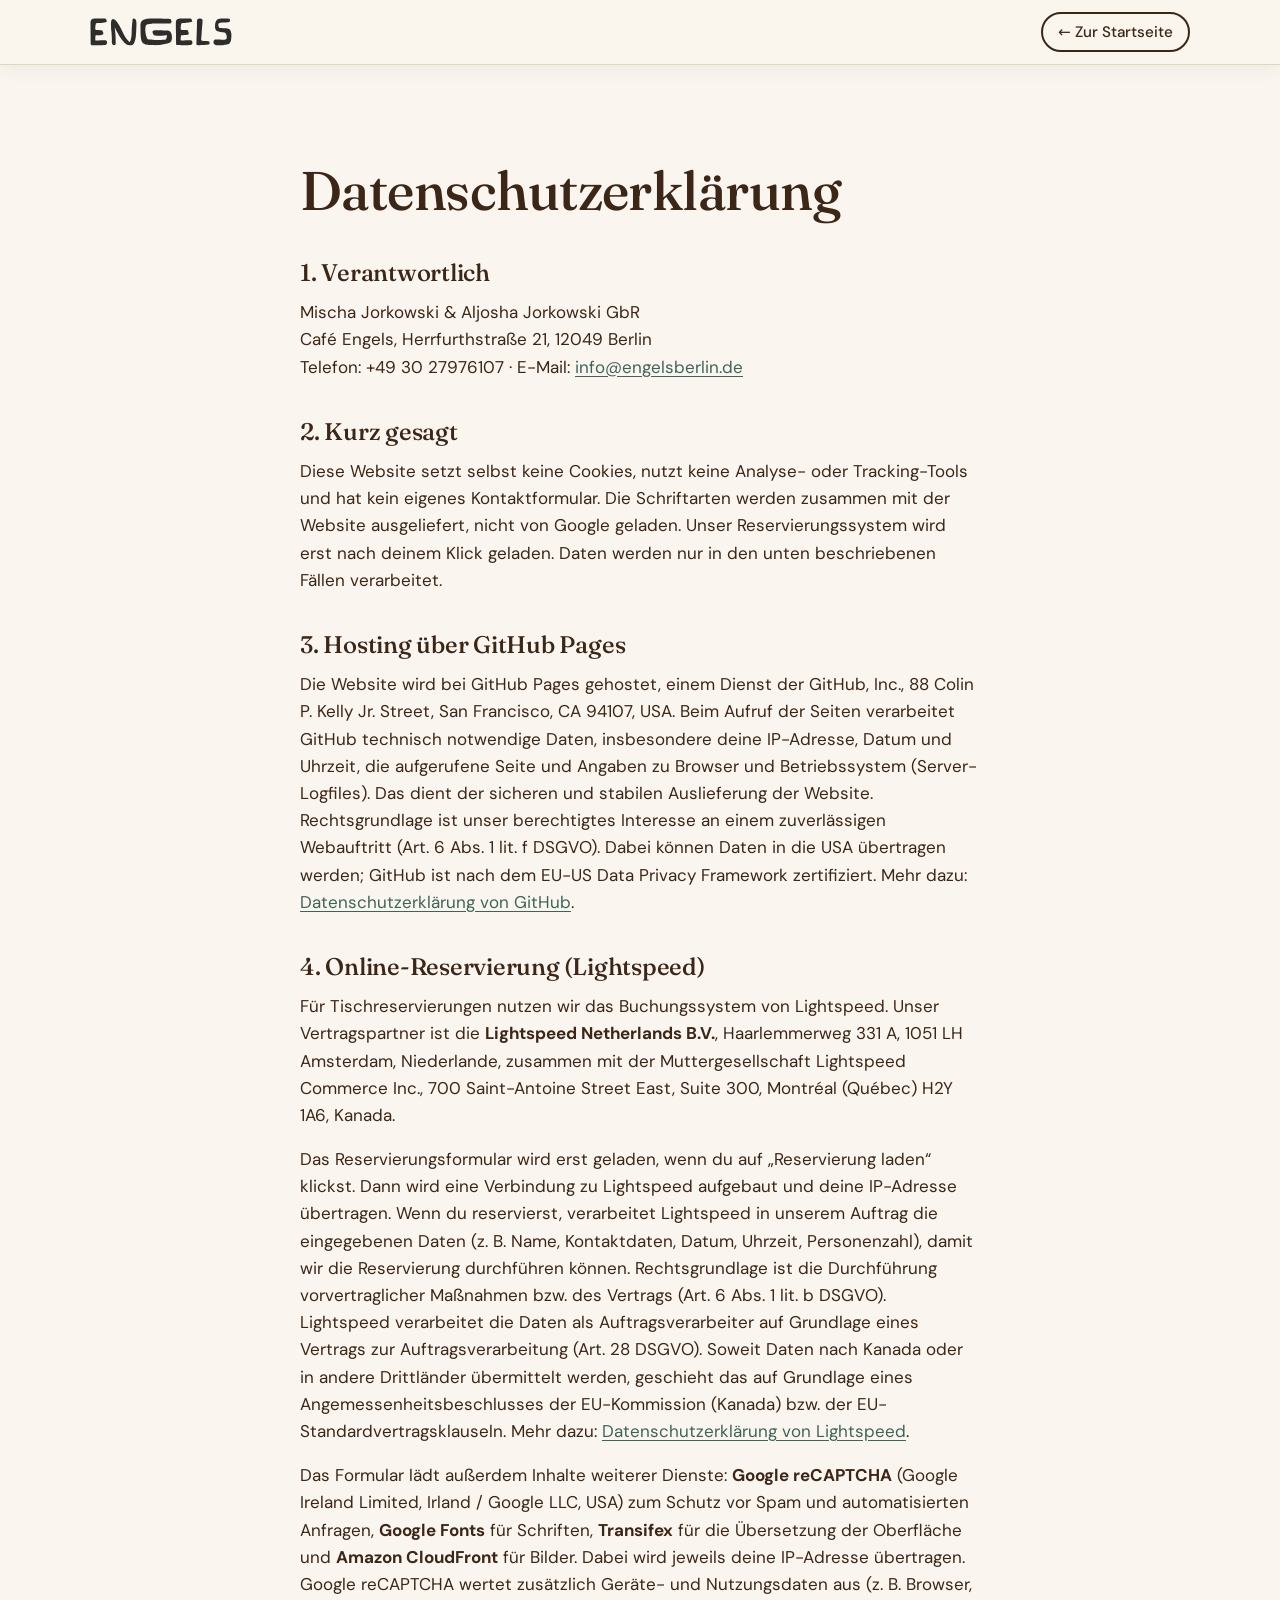
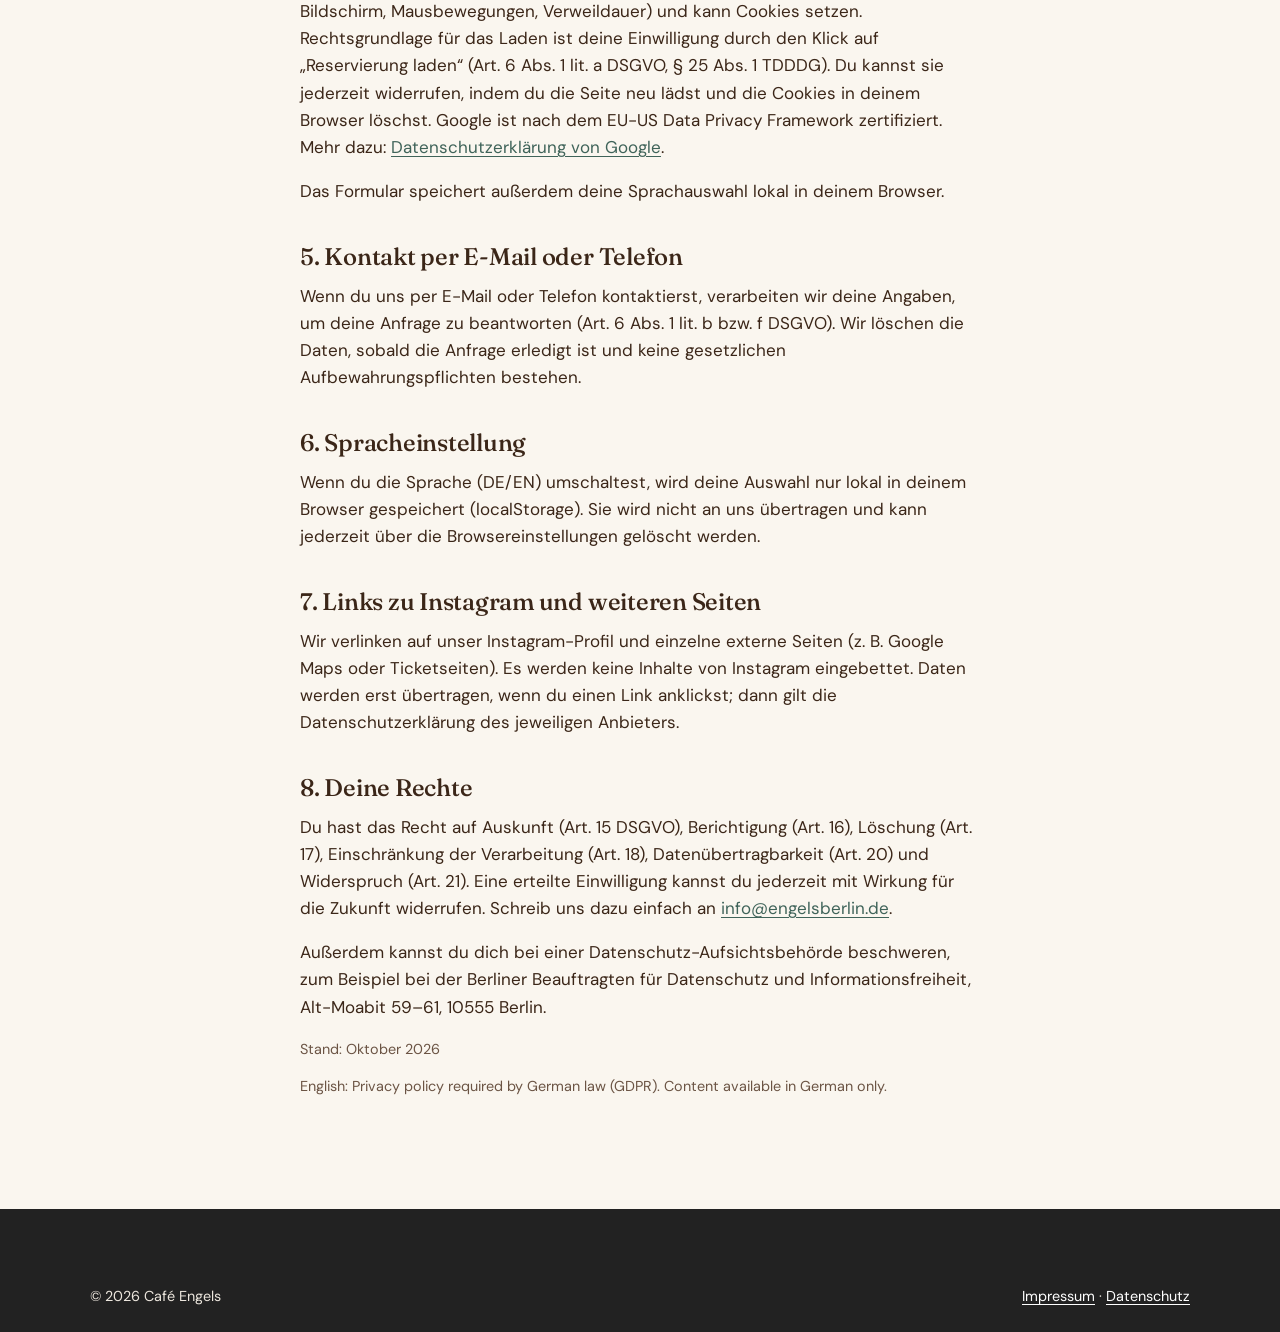
==== commit 032d92eb: "Datenschutz: Google-Maps-Abschnitt entfernt; README an neues Layout angepasst Co-Authored-By: Claude" ====
--- a/datenschutz.html
+++ b/datenschutz.html
@@ -29,30 +29,27 @@
       </p>
 
       <h2>2. Kurz gesagt</h2>
-      <p>Diese Website setzt selbst keine Cookies, nutzt keine Analyse- oder Tracking-Tools und hat kein eigenes Kontaktformular. Die Schriftarten werden zusammen mit der Website ausgeliefert, nicht von Google geladen. Inhalte von Google Maps und unser Reservierungssystem werden erst nach deinem Klick geladen. Daten werden nur in den unten beschriebenen Fällen verarbeitet.</p>
+      <p>Diese Website setzt selbst keine Cookies, nutzt keine Analyse- oder Tracking-Tools und hat kein eigenes Kontaktformular. Die Schriftarten werden zusammen mit der Website ausgeliefert, nicht von Google geladen. Unser Reservierungssystem wird erst nach deinem Klick geladen. Daten werden nur in den unten beschriebenen Fällen verarbeitet.</p>
 
       <h2>3. Hosting über GitHub Pages</h2>
       <p>Die Website wird bei GitHub Pages gehostet, einem Dienst der GitHub, Inc., 88 Colin P. Kelly Jr. Street, San Francisco, CA 94107, USA. Beim Aufruf der Seiten verarbeitet GitHub technisch notwendige Daten, insbesondere deine IP-Adresse, Datum und Uhrzeit, die aufgerufene Seite und Angaben zu Browser und Betriebssystem (Server-Logfiles). Das dient der sicheren und stabilen Auslieferung der Website. Rechtsgrundlage ist unser berechtigtes Interesse an einem zuverlässigen Webauftritt (Art. 6 Abs. 1 lit. f DSGVO). Dabei können Daten in die USA übertragen werden; GitHub ist nach dem EU-US Data Privacy Framework zertifiziert. Mehr dazu: <a href="https://docs.github.com/de/site-policy/privacy-policies/github-general-privacy-statement" target="_blank" rel="noopener">Datenschutzerklärung von GitHub</a>.</p>
 
-      <h2>4. Google Maps</h2>
-      <p>Die Karte im Bereich „Besuch“ wird erst geladen, wenn du auf „Karte laden“ klickst. Erst dann werden Daten, insbesondere deine IP-Adresse, an Google (Google Ireland Limited bzw. Google LLC, USA) übertragen. Rechtsgrundlage ist deine Einwilligung durch den Klick (Art. 6 Abs. 1 lit. a DSGVO). Google ist nach dem EU-US Data Privacy Framework zertifiziert. Mehr dazu: <a href="https://policies.google.com/privacy?hl=de" target="_blank" rel="noopener">Datenschutzerklärung von Google</a>.</p>
-
-      <h2 id="reservierung">5. Online-Reservierung (Lightspeed)</h2>
+      <h2 id="reservierung">4. Online-Reservierung (Lightspeed)</h2>
       <p>Für Tischreservierungen nutzen wir das Buchungssystem von Lightspeed. Unser Vertragspartner ist die <strong>Lightspeed Netherlands B.V.</strong>, Haarlemmerweg 331 A, 1051 LH Amsterdam, Niederlande, zusammen mit der Muttergesellschaft Lightspeed Commerce Inc., 700 Saint-Antoine Street East, Suite 300, Montréal (Québec) H2Y 1A6, Kanada.</p>
       <p>Das Reservierungsformular wird erst geladen, wenn du auf „Reservierung laden“ klickst. Dann wird eine Verbindung zu Lightspeed aufgebaut und deine IP-Adresse übertragen. Wenn du reservierst, verarbeitet Lightspeed in unserem Auftrag die eingegebenen Daten (z.&nbsp;B. Name, Kontaktdaten, Datum, Uhrzeit, Personenzahl), damit wir die Reservierung durchführen können. Rechtsgrundlage ist die Durchführung vorvertraglicher Maßnahmen bzw. des Vertrags (Art. 6 Abs. 1 lit. b DSGVO). Lightspeed verarbeitet die Daten als Auftragsverarbeiter auf Grundlage eines Vertrags zur Auftragsverarbeitung (Art. 28 DSGVO). Soweit Daten nach Kanada oder in andere Drittländer übermittelt werden, geschieht das auf Grundlage eines Angemessenheitsbeschlusses der EU-Kommission (Kanada) bzw. der EU-Standardvertragsklauseln. Mehr dazu: <a href="https://www.lightspeedhq.com/legal/privacy-policy/" target="_blank" rel="noopener">Datenschutzerklärung von Lightspeed</a>.</p>
       <p>Das Formular lädt außerdem Inhalte weiterer Dienste: <strong>Google reCAPTCHA</strong> (Google Ireland Limited, Irland / Google LLC, USA) zum Schutz vor Spam und automatisierten Anfragen, <strong>Google Fonts</strong> für Schriften, <strong>Transifex</strong> für die Übersetzung der Oberfläche und <strong>Amazon CloudFront</strong> für Bilder. Dabei wird jeweils deine IP-Adresse übertragen. Google reCAPTCHA wertet zusätzlich Geräte- und Nutzungsdaten aus (z.&nbsp;B. Browser, Bildschirm, Mausbewegungen, Verweildauer) und kann Cookies setzen. Rechtsgrundlage für das Laden ist deine Einwilligung durch den Klick auf „Reservierung laden“ (Art. 6 Abs. 1 lit. a DSGVO, § 25 Abs. 1 TDDDG). Du kannst sie jederzeit widerrufen, indem du die Seite neu lädst und die Cookies in deinem Browser löschst. Google ist nach dem EU-US Data Privacy Framework zertifiziert. Mehr dazu: <a href="https://policies.google.com/privacy?hl=de" target="_blank" rel="noopener">Datenschutzerklärung von Google</a>.</p>
       <p>Das Formular speichert außerdem deine Sprachauswahl lokal in deinem Browser.</p>
 
-      <h2>6. Kontakt per E-Mail oder Telefon</h2>
+      <h2>5. Kontakt per E-Mail oder Telefon</h2>
       <p>Wenn du uns per E-Mail oder Telefon kontaktierst, verarbeiten wir deine Angaben, um deine Anfrage zu beantworten (Art. 6 Abs. 1 lit. b bzw. f DSGVO). Wir löschen die Daten, sobald die Anfrage erledigt ist und keine gesetzlichen Aufbewahrungspflichten bestehen.</p>
 
-      <h2>7. Spracheinstellung</h2>
+      <h2>6. Spracheinstellung</h2>
       <p>Wenn du die Sprache (DE/EN) umschaltest, wird deine Auswahl nur lokal in deinem Browser gespeichert (localStorage). Sie wird nicht an uns übertragen und kann jederzeit über die Browsereinstellungen gelöscht werden.</p>
 
-      <h2>8. Links zu Instagram und weiteren Seiten</h2>
-      <p>Wir verlinken auf unser Instagram-Profil und einzelne externe Seiten (z.&nbsp;B. Ticketseiten). Es werden keine Inhalte von Instagram eingebettet. Daten werden erst übertragen, wenn du einen Link anklickst; dann gilt die Datenschutzerklärung des jeweiligen Anbieters.</p>
+      <h2>7. Links zu Instagram und weiteren Seiten</h2>
+      <p>Wir verlinken auf unser Instagram-Profil und einzelne externe Seiten (z.&nbsp;B. Google Maps oder Ticketseiten). Es werden keine Inhalte von Instagram eingebettet. Daten werden erst übertragen, wenn du einen Link anklickst; dann gilt die Datenschutzerklärung des jeweiligen Anbieters.</p>
 
-      <h2>9. Deine Rechte</h2>
+      <h2>8. Deine Rechte</h2>
       <p>Du hast das Recht auf Auskunft (Art. 15 DSGVO), Berichtigung (Art. 16), Löschung (Art. 17), Einschränkung der Verarbeitung (Art. 18), Datenübertragbarkeit (Art. 20) und Widerspruch (Art. 21). Eine erteilte Einwilligung kannst du jederzeit mit Wirkung für die Zukunft widerrufen. Schreib uns dazu einfach an <a href="mailto:info@engelsberlin.de">info@engelsberlin.de</a>.</p>
       <p>Außerdem kannst du dich bei einer Datenschutz-Aufsichtsbehörde beschweren, zum Beispiel bei der Berliner Beauftragten für Datenschutz und Informationsfreiheit, Alt-Moabit 59–61, 10555 Berlin.</p>
 
